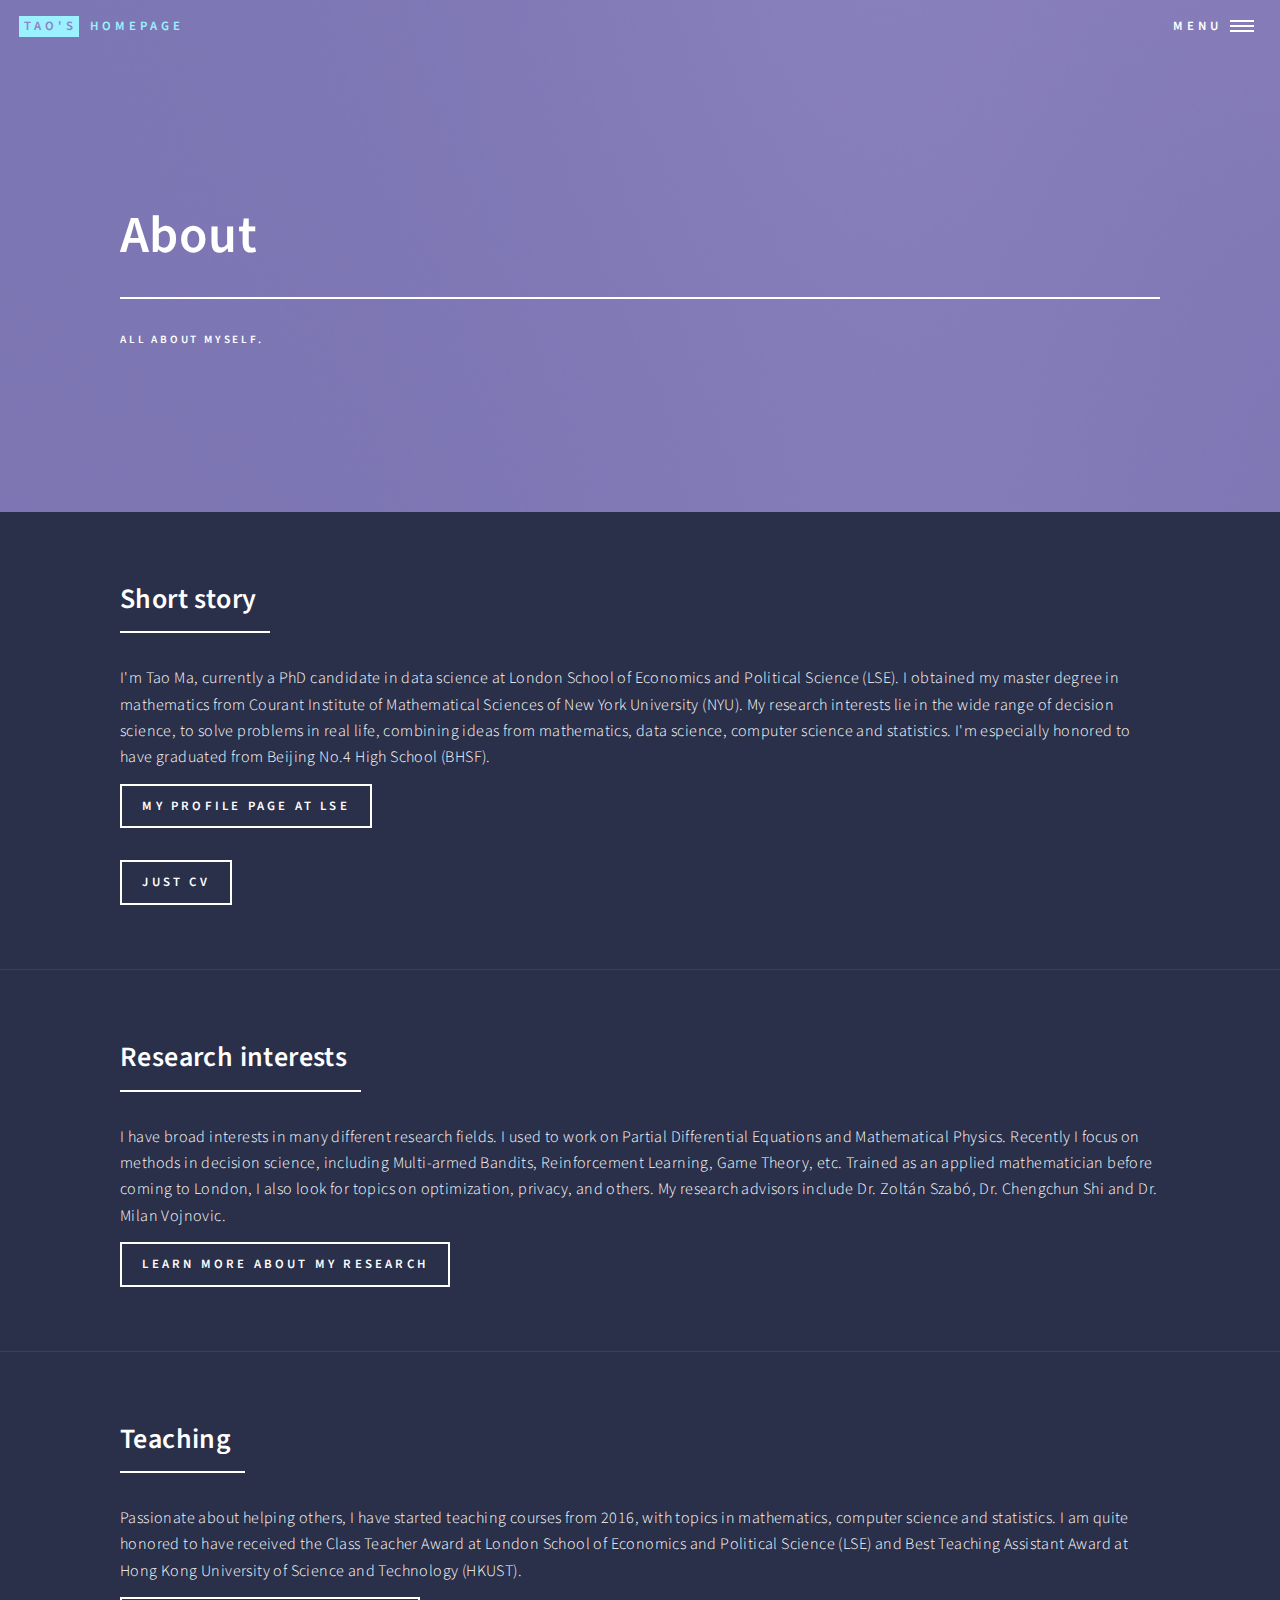
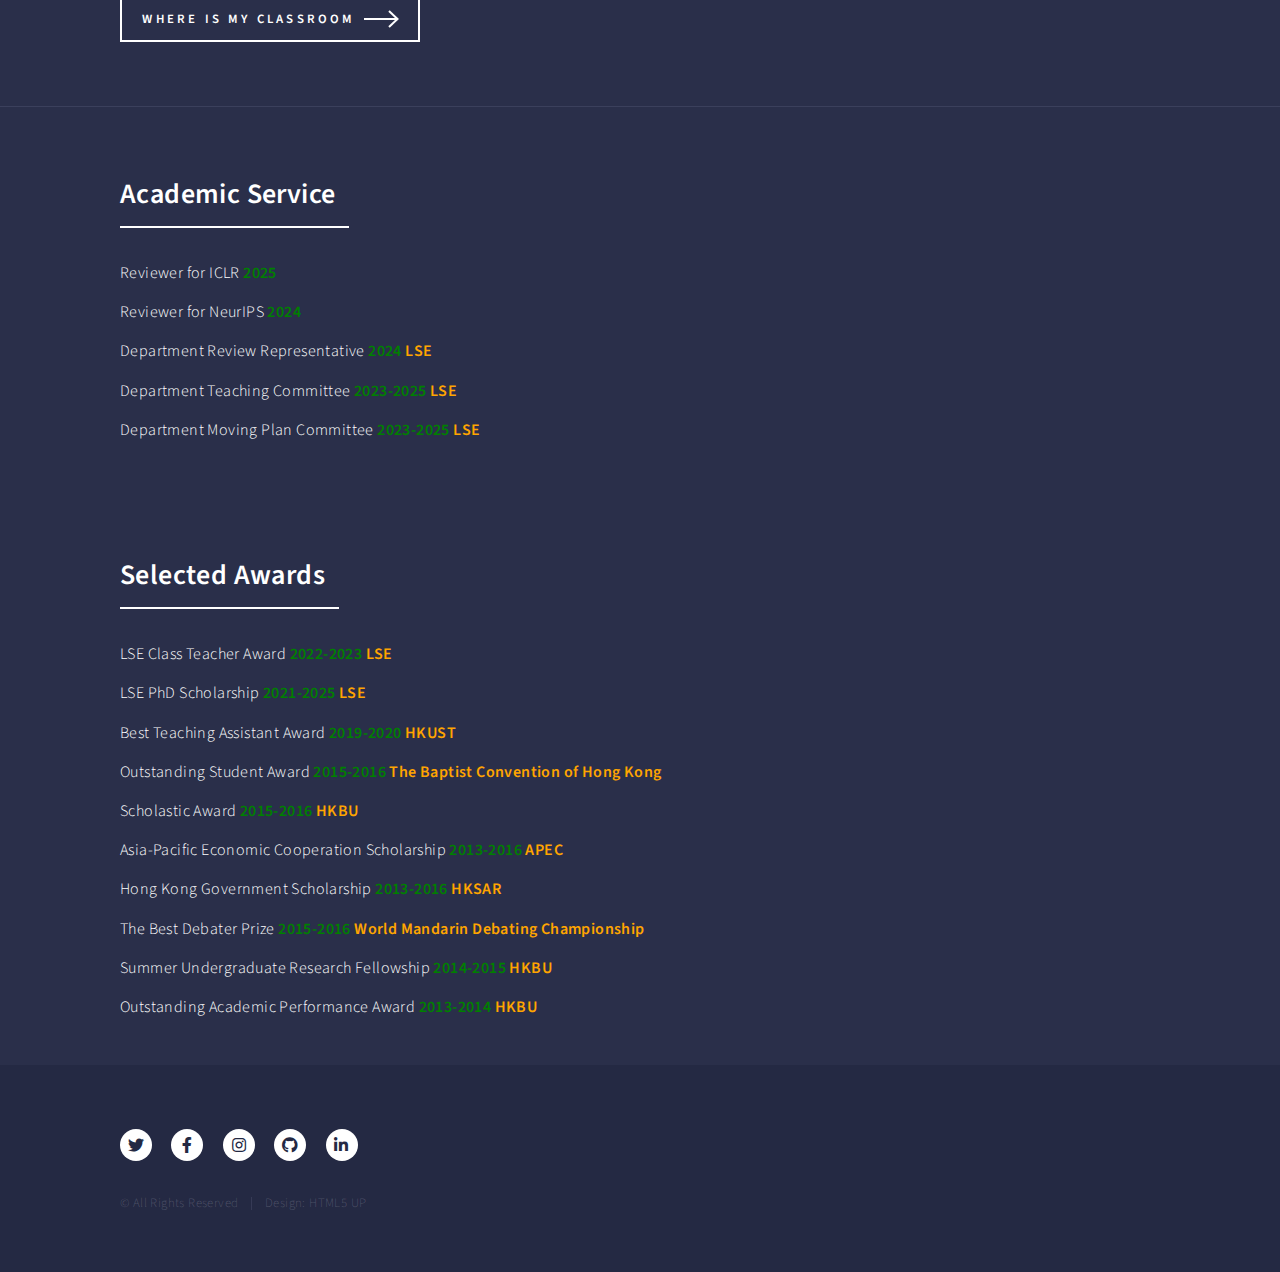
==== about.html @ 15cf1375 "tags" ====
<!DOCTYPE HTML>
<!--
	Forty by HTML5 UP
	html5up.net | @ajlkn
	Free for personal and commercial use under the CCA 3.0 license (html5up.net/license)
-->
<html>
	<head>
		<title>Tao Ma LSE | About</title>
		<meta charset="utf-8" />
		<meta name="viewport" content="width=device-width, initial-scale=1, user-scalable=no" />
		<link rel="stylesheet" href="assets/css/main.css" />
		<noscript><link rel="stylesheet" href="assets/css/noscript.css" /></noscript>

		<!-- Google tag (gtag.js) -->
		<script async src="https://www.googletagmanager.com/gtag/js?id=G-JECNV6J9NW"></script>
		<script>
			window.dataLayer = window.dataLayer || [];
			function gtag(){dataLayer.push(arguments);}
			gtag('js', new Date());

			gtag('config', 'G-JECNV6J9NW');
		</script>
	</head>
	<body class="is-preload">

		<!-- Wrapper -->
			<div id="wrapper">

				<!-- Header -->
				<!-- Note: The "styleN" class below should match that of the banner element. -->
					<header id="header" class="alt style2">
						<a href="index.html" class="logo"><strong>Tao's</strong> <span>Homepage</span></a>
						<nav>
							<a href="#menu">Menu</a>
						</nav>
					</header>

				<!-- Menu -->
					<nav id="menu">
						<ul class="links">
							<li><a href="index.html">Home</a></li>
							<li><a href="about.html">About</a></li>
							<li><a href="updates.html">Updates</a></li>
							<li><a href="research.html">Research</a></li>
							<li><a href="teaching.html">Teaching</a></li>
							<li><a href="fun.html">Fun</a></li>
							<li><a href="blog.html">Blog</a></li>
						</ul>
						<ul class="actions stacked">
							<li><a href="#" class="button primary fit">Get Started</a></li>
							<!-- <li><a href="#" class="button fit">Log In</a></li> -->
						</ul>
					</nav>

				<!-- Banner -->
				<!-- Note: The "styleN" class below should match that of the header element. -->
					<section id="banner" class="style2">
						<div class="inner">
							<span class="image">
								<img src="images/pic07.jpg" alt="" />
							</span>
							<header class="major">
								<h1>About</h1>
							</header>
							<div class="content">
								<p>All about myself.</p>
							</div>
						</div>
					</section>

				<!-- Main -->
					<div id="main">

						<!-- One -->
							<section id="one">
								<div class="inner">
									<header class="major">
										<h2>Short story</h2>
									</header>
									<p>I'm Tao Ma, currently a PhD candidate in data science at <a href="https://www.lse.ac.uk/">London School of Economics and Political Science (LSE)</a>. I obtained
										my master degree in mathematics from <a href="https://cims.nyu.edu/dynamic/">Courant Institute of Mathematical Sciences</a>
										of <a href="https://www.nyu.edu/">New York University (NYU)</a>. My research interests lie in the wide range of decision science, to solve
										problems in real life, combining ideas from mathematics, data science, computer science and statistics. I'm especially honored to have graduated
										from <a href="https://en.wikipedia.org/wiki/Beijing_No.4_High_School">Beijing No.4 High School (BHSF).</a>
									</p>
									<ul class="actions">
										<li><a href="https://www.lse.ac.uk/statistics/people/tao-ma" class="button">My profile page at LSE</a></li>
									</ul>
									<ul class="actions">
										<li><a href="files/CV/cv_medium.pdf" class="button">Just CV</a></li>
									</ul>
								</div>
							</section>

						<!-- Two -->
							<section id="two">
								<!-- <a href="generic.html" class="image">
									<img src="images/pic08.jpg" alt="" data-position="center center" />
								</a> -->
								<div class="inner">
									<header class="major">
										<h2>Research interests</h2>
									</header>
									<p>I have broad interests in many different research fields. I used to work on Partial Differential Equations and Mathematical
									Physics. Recently I focus on methods in decision science, including Multi-armed Bandits, Reinforcement Learning, Game Theory, etc.
									Trained as an applied mathematician before coming to London, I also look for topics on optimization, privacy, and others.
									My research advisors include <a href="https://zoltansz.github.io/">Dr. Zoltán Szabó</a>,
										<a href="https://callmespring.github.io/">Dr. Chengchun Shi</a> and
										<a href="https://personal.lse.ac.uk/vojnovic/">Dr. Milan Vojnovic</a>.</p>
									<ul class="actions">
										<li><a href="research.html" class="button">Learn more about my research</a></li>
									</ul>
								</div>	
							</section>

						<!-- Three -->
							<section id="three">
								<div class="inner">
									<header class="major">
										<h2>Teaching</h2>
									</header>
									<p>Passionate about helping others, I have started teaching courses from 2016, with topics in mathematics, computer science and statistics.
									I am quite honored to have received the Class Teacher Award at <a href="https://www.lse.ac.uk/">London School of Economics and Political Science (LSE)</a>
									and Best Teaching Assistant Award at <a href="https://hkust.edu.hk/">Hong Kong University of Science and Technology (HKUST)</a>.</p>
									<ul class="actions">
										<li><a href="teaching.html" class="button next">Where is my classroom</a></li>
									</ul>
								</div>
							</section>

						<!-- Four -->
							<section id="three">
								<div class="inner">
									<header class="major">
										<h2>Academic Service</h2>
									</header>
									<p>Reviewer for ICLR <b style="color:green;">2025</b></p>
									<p>Reviewer for NeurIPS <b style="color:green;">2024</b></p>
									<p>Department Review Representative <b style="color:green;">2024</b> <b style="color:Orange;">LSE</b></p>
									<p>Department Teaching Committee <b style="color:green;">2023-2025</b> <b style="color:Orange;">LSE</b></p>
									<p>Department Moving Plan Committee <b style="color:green;">2023-2025</b> <b style="color:Orange;">LSE</b></p>
								</div>
								<div class="inner">
									<header class="major">
										<h2>Selected Awards</h2>
									</header>
									<p>LSE Class Teacher Award <b style="color:green;">2022-2023</b> <b style="color:Orange;">LSE</b></p>
									<p>LSE PhD Scholarship <b style="color:green;">2021-2025</b> <b style="color:Orange;">LSE</b></p>
									<p>Best Teaching Assistant Award <b style="color:green;">2019-2020</b> <b style="color:Orange;">HKUST</b></p>
									<p>Outstanding Student Award <b style="color:green;">2015-2016</b> <b style="color:Orange;">The Baptist Convention of Hong Kong</b></p>
									<p>Scholastic Award <b style="color:green;">2015-2016</b> <b style="color:Orange;">HKBU</b></p>
									<p>Asia-Pacific Economic Cooperation Scholarship <b style="color:green;">2013-2016</b> <b style="color:Orange;">APEC</b></p>
									<p>Hong Kong Government Scholarship <b style="color:green;">2013-2016</b> <b style="color:Orange;">HKSAR</b></p>
									<p>The Best Debater Prize <b style="color:green;">2015-2016</b> <b style="color:Orange;">World Mandarin Debating Championship</b></p>
									<p>Summer Undergraduate Research Fellowship <b style="color:green;">2014-2015</b> <b style="color:Orange;">HKBU</b></p>
									<p>Outstanding Academic Performance Award  <b style="color:green;">2013-2014</b> <b style="color:Orange;">HKBU</b></p>
								</div>
							</section>

					</div>

				<!-- Contact --> <!--
					<section id="contact">
						<div class="inner">
							<section>
								<form method="post" action="#">
									<div class="fields">
										<div class="field half">
											<label for="name">Name</label>
											<input type="text" name="name" id="name" />
										</div>
										<div class="field half">
											<label for="email">Email</label>
											<input type="text" name="email" id="email" />
										</div>
										<div class="field">
											<label for="message">Message</label>
											<textarea name="message" id="message" rows="6"></textarea>
										</div>
									</div>
									<ul class="actions">
										<li><input type="submit" value="Send Message" class="primary" /></li>
										<li><input type="reset" value="Clear" /></li>
									</ul>
								</form>
							</section>
							<section class="split">
								<section>
									<div class="contact-method">
										<span class="icon solid alt fa-envelope"></span>
										<h3>Email</h3>
										<a href="#">information@untitled.tld</a>
									</div>
								</section>
								<section>
									<div class="contact-method">
										<span class="icon solid alt fa-phone"></span>
										<h3>Phone</h3>
										<span>(000) 000-0000 x12387</span>
									</div>
								</section>
								<section>
									<div class="contact-method">
										<span class="icon solid alt fa-home"></span>
										<h3>Address</h3>
										<span>1234 Somewhere Road #5432<br />
										Nashville, TN 00000<br />
										United States of America</span>
									</div>
								</section>
							</section>
						</div>
					</section> -->

				<!-- Footer -->
					<footer id="footer">
						<div class="inner">
							<ul class="icons">
								<li><a href="#" class="icon brands alt fa-twitter"><span class="label">Twitter</span></a></li>
								<li><a href="#" class="icon brands alt fa-facebook-f"><span class="label">Facebook</span></a></li>
								<li><a href="#" class="icon brands alt fa-instagram"><span class="label">Instagram</span></a></li>
								<li><a href="https://github.com/xiaobaobaochifan" class="icon brands alt fa-github"><span class="label">GitHub</span></a></li>
								<li><a href="https://www.linkedin.com/in/tao-ma-93642013a/" class="icon brands alt fa-linkedin-in"><span class="label">LinkedIn</span></a></li>
							</ul>
							<ul class="copyright">
								<li>&copy; All Rights Reserved</li><li>Design: <a href="https://html5up.net">HTML5 UP</a></li>
							</ul>
						</div>
					</footer>

			</div>

		<!-- Scripts -->
			<script src="assets/js/jquery.min.js"></script>
			<script src="assets/js/jquery.scrolly.min.js"></script>
			<script src="assets/js/jquery.scrollex.min.js"></script>
			<script src="assets/js/browser.min.js"></script>
			<script src="assets/js/breakpoints.min.js"></script>
			<script src="assets/js/util.js"></script>
			<script src="assets/js/main.js"></script>

	</body>
</html>
---- assets/css/main.css ----
@import url(fontawesome-all.min.css);
@import url("https://fonts.googleapis.com/css?family=Source+Sans+Pro:300,300italic,600,600italic");

/*
	Forty by HTML5 UP
	html5up.net | @ajlkn
	Free for personal and commercial use under the CCA 3.0 license (html5up.net/license)
*/

html, body, div, span, applet, object,
iframe, h1, h2, h3, h4, h5, h6, p, blockquote,
pre, a, abbr, acronym, address, big, cite,
code, del, dfn, em, img, ins, kbd, q, s, samp,
small, strike, strong, sub, sup, tt, var, b,
u, i, center, dl, dt, dd, ol, ul, li, fieldset,
form, label, legend, table, caption, tbody,
tfoot, thead, tr, th, td, article, aside,
canvas, details, embed, figure, figcaption,
footer, header, hgroup, menu, nav, output, ruby,
section, summary, time, mark, audio, video {
	margin: 0;
	padding: 0;
	border: 0;
	font-size: 100%;
	font: inherit;
	vertical-align: baseline;}

article, aside, details, figcaption, figure,
footer, header, hgroup, menu, nav, section {
	display: block;}

body {
	line-height: 1;
}

ol, ul {
	list-style: none;
}

blockquote, q {
	quotes: none;
}

	blockquote:before, blockquote:after, q:before, q:after {
		content: '';
		content: none;
	}

table {
	border-collapse: collapse;
	border-spacing: 0;
}

body {
	-webkit-text-size-adjust: none;
}

mark {
	background-color: transparent;
	color: inherit;
}

input::-moz-focus-inner {
	border: 0;
	padding: 0;
}

input, select, textarea {
	-moz-appearance: none;
	-webkit-appearance: none;
	-ms-appearance: none;
	appearance: none;
}

/* Basic */

	@-ms-viewport {
		width: device-width;
	}

	body {
		-ms-overflow-style: scrollbar;
	}

	@media screen and (max-width: 480px) {

		html, body {
			min-width: 320px;
		}

	}

	html {
		box-sizing: border-box;
	}

	*, *:before, *:after {
		box-sizing: inherit;
	}

	body {
		background: #242943;
	}

		body.is-preload *, body.is-preload *:before, body.is-preload *:after {
			-moz-animation: none !important;
			-webkit-animation: none !important;
			-ms-animation: none !important;
			animation: none !important;
			-moz-transition: none !important;
			-webkit-transition: none !important;
			-ms-transition: none !important;
			transition: none !important;
		}

/* Type */

	body, input, select, textarea {
		color: #ffffff;
		font-family: "Source Sans Pro", Helvetica, sans-serif;
		font-size: 17pt;
		font-weight: 300;
		letter-spacing: 0.025em;
		line-height: 1.65;
	}

		@media screen and (max-width: 1680px) {

			body, input, select, textarea {
				font-size: 14pt;
			}

		}

		@media screen and (max-width: 1280px) {

			body, input, select, textarea {
				font-size: 12pt;
			}

		}

		@media screen and (max-width: 360px) {

			body, input, select, textarea {
				font-size: 11pt;
			}

		}

	a {
		-moz-transition: color 0.2s ease-in-out, border-bottom-color 0.2s ease-in-out;
		-webkit-transition: color 0.2s ease-in-out, border-bottom-color 0.2s ease-in-out;
		-ms-transition: color 0.2s ease-in-out, border-bottom-color 0.2s ease-in-out;
		transition: color 0.2s ease-in-out, border-bottom-color 0.2s ease-in-out;
		border-bottom: dotted 0px;
		color: inherit;
		text-decoration: none;
	}

		a:hover {
			border-bottom-color: transparent;
			color: #9bf1ff !important;
			font-weight: 600;
		}

		a:active {
			color: #53e3fb !important;
		}

	strong, b {
		color: #ffffff;
		font-weight: 600;
	}

	em, i {
		font-style: italic;
	}

	p {
		margin: 0 0 0.8em 0;
	}

	h1, h2, h3, h4, h5, h6 {
		color: #ffffff;
		font-weight: 600;
		line-height: 1.65;
		margin: 0 0 1em 0;
	}

		h1 a, h2 a, h3 a, h4 a, h5 a, h6 a {
			color: inherit;
			border-bottom: 0;
		}

	h1 {
		font-size: 2.5em;
	}

	h2 {
		font-size: 1.75em;
	}

	h3 {
		font-size: 1.35em;
	}

	h4 {
		font-size: 1.1em;
	}

	h5 {
		font-size: 0.9em;
	}

	h6 {
		font-size: 0.7em;
	}

	@media screen and (max-width: 736px) {

		h1 {
			font-size: 2em;
		}

		h2 {
			font-size: 1.5em;
		}

		h3 {
			font-size: 1.25em;
		}

	}

	sub {
		font-size: 0.8em;
		position: relative;
		top: 0.5em;
	}

	sup {
		font-size: 0.8em;
		position: relative;
		top: -0.5em;
	}

	blockquote {
		border-left: solid 4px rgba(212, 212, 255, 0.1);
		font-style: italic;
		margin: 0 0 2em 0;
		padding: 0.5em 0 0.5em 2em;
	}

	code {
		background: rgba(212, 212, 255, 0.035);
		font-family: "Courier New", monospace;
		font-size: 0.9em;
		margin: 0 0.25em;
		padding: 0.25em 0.65em;
	}

	pre {
		-webkit-overflow-scrolling: touch;
		font-family: "Courier New", monospace;
		font-size: 0.9em;
		margin: 0 0 2em 0;
	}

		pre code {
			display: block;
			line-height: 1.75;
			padding: 1em 1.5em;
			overflow-x: auto;
		}

	hr {
		border: 0;
		border-bottom: solid 1px rgba(212, 212, 255, 0.1);
		margin: 2em 0;
	}

		hr.major {
			margin: 3em 0;
		}

	.align-left {
		text-align: left;
	}

	.align-center {
		text-align: center;
	}

	.align-right {
		text-align: right;
	}

/* Row */

	.row {
		display: flex;
		flex-wrap: wrap;
		box-sizing: border-box;
		align-items: stretch;
	}

		.row > * {
			box-sizing: border-box;
		}

		.row.gtr-uniform > * > :last-child {
			margin-bottom: 0;
		}

		.row.aln-left {
			justify-content: flex-start;
		}

		.row.aln-center {
			justify-content: center;
		}

		.row.aln-right {
			justify-content: flex-end;
		}

		.row.aln-top {
			align-items: flex-start;
		}

		.row.aln-middle {
			align-items: center;
		}

		.row.aln-bottom {
			align-items: flex-end;
		}

		.row > .imp {
			order: -1;
		}

		.row > .col-1 {
			width: 8.33333%;
		}

		.row > .off-1 {
			margin-left: 8.33333%;
		}

		.row > .col-2 {
			width: 16.66667%;
		}

		.row > .off-2 {
			margin-left: 16.66667%;
		}

		.row > .col-3 {
			width: 25%;
		}

		.row > .off-3 {
			margin-left: 25%;
		}

		.row > .col-4 {
			width: 33.33333%;
		}

		.row > .off-4 {
			margin-left: 33.33333%;
		}

		.row > .col-5 {
			width: 41.66667%;
		}

		.row > .off-5 {
			margin-left: 41.66667%;
		}

		.row > .col-6 {
			width: 50%;
		}

		.row > .off-6 {
			margin-left: 50%;
		}

		.row > .col-7 {
			width: 58.33333%;
		}

		.row > .off-7 {
			margin-left: 58.33333%;
		}

		.row > .col-8 {
			width: 66.66667%;
		}

		.row > .off-8 {
			margin-left: 66.66667%;
		}

		.row > .col-9 {
			width: 75%;
		}

		.row > .off-9 {
			margin-left: 75%;
		}

		.row > .col-10 {
			width: 83.33333%;
		}

		.row > .off-10 {
			margin-left: 83.33333%;
		}

		.row > .col-11 {
			width: 91.66667%;
		}

		.row > .off-11 {
			margin-left: 91.66667%;
		}

		.row > .col-12 {
			width: 100%;
		}

		.row > .off-12 {
			margin-left: 100%;
		}

		.row.gtr-0 {
			margin-top: 0;
			margin-left: 0em;
		}

			.row.gtr-0 > * {
				padding: 0 0 0 0em;
			}

			.row.gtr-0.gtr-uniform {
				margin-top: 0em;
			}

				.row.gtr-0.gtr-uniform > * {
					padding-top: 0em;
				}

		.row.gtr-25 {
			margin-top: 0;
			margin-left: -0.5em;
		}

			.row.gtr-25 > * {
				padding: 0 0 0 0.5em;
			}

			.row.gtr-25.gtr-uniform {
				margin-top: -0.5em;
			}

				.row.gtr-25.gtr-uniform > * {
					padding-top: 0.5em;
				}

		.row.gtr-50 {
			margin-top: 0;
			margin-left: -1em;
		}

			.row.gtr-50 > * {
				padding: 0 0 0 1em;
			}

			.row.gtr-50.gtr-uniform {
				margin-top: -1em;
			}

				.row.gtr-50.gtr-uniform > * {
					padding-top: 1em;
				}

		.row {
			margin-top: 0;
			margin-left: -2em;
		}

			.row > * {
				padding: 0 0 0 2em;
			}

			.row.gtr-uniform {
				margin-top: -2em;
			}

				.row.gtr-uniform > * {
					padding-top: 2em;
				}

		.row.gtr-150 {
			margin-top: 0;
			margin-left: -3em;
		}

			.row.gtr-150 > * {
				padding: 0 0 0 3em;
			}

			.row.gtr-150.gtr-uniform {
				margin-top: -3em;
			}

				.row.gtr-150.gtr-uniform > * {
					padding-top: 3em;
				}

		.row.gtr-200 {
			margin-top: 0;
			margin-left: -4em;
		}

			.row.gtr-200 > * {
				padding: 0 0 0 4em;
			}

			.row.gtr-200.gtr-uniform {
				margin-top: -4em;
			}

				.row.gtr-200.gtr-uniform > * {
					padding-top: 4em;
				}

		@media screen and (max-width: 1680px) {

			.row {
				display: flex;
				flex-wrap: wrap;
				box-sizing: border-box;
				align-items: stretch;
			}

				.row > * {
					box-sizing: border-box;
				}

				.row.gtr-uniform > * > :last-child {
					margin-bottom: 0;
				}

				.row.aln-left {
					justify-content: flex-start;
				}

				.row.aln-center {
					justify-content: center;
				}

				.row.aln-right {
					justify-content: flex-end;
				}

				.row.aln-top {
					align-items: flex-start;
				}

				.row.aln-middle {
					align-items: center;
				}

				.row.aln-bottom {
					align-items: flex-end;
				}

				.row > .imp-xlarge {
					order: -1;
				}

				.row > .col-1-xlarge {
					width: 8.33333%;
				}

				.row > .off-1-xlarge {
					margin-left: 8.33333%;
				}

				.row > .col-2-xlarge {
					width: 16.66667%;
				}

				.row > .off-2-xlarge {
					margin-left: 16.66667%;
				}

				.row > .col-3-xlarge {
					width: 25%;
				}

				.row > .off-3-xlarge {
					margin-left: 25%;
				}

				.row > .col-4-xlarge {
					width: 33.33333%;
				}

				.row > .off-4-xlarge {
					margin-left: 33.33333%;
				}

				.row > .col-5-xlarge {
					width: 41.66667%;
				}

				.row > .off-5-xlarge {
					margin-left: 41.66667%;
				}

				.row > .col-6-xlarge {
					width: 50%;
				}

				.row > .off-6-xlarge {
					margin-left: 50%;
				}

				.row > .col-7-xlarge {
					width: 58.33333%;
				}

				.row > .off-7-xlarge {
					margin-left: 58.33333%;
				}

				.row > .col-8-xlarge {
					width: 66.66667%;
				}

				.row > .off-8-xlarge {
					margin-left: 66.66667%;
				}

				.row > .col-9-xlarge {
					width: 75%;
				}

				.row > .off-9-xlarge {
					margin-left: 75%;
				}

				.row > .col-10-xlarge {
					width: 83.33333%;
				}

				.row > .off-10-xlarge {
					margin-left: 83.33333%;
				}

				.row > .col-11-xlarge {
					width: 91.66667%;
				}

				.row > .off-11-xlarge {
					margin-left: 91.66667%;
				}

				.row > .col-12-xlarge {
					width: 100%;
				}

				.row > .off-12-xlarge {
					margin-left: 100%;
				}

				.row.gtr-0 {
					margin-top: 0;
					margin-left: 0em;
				}

					.row.gtr-0 > * {
						padding: 0 0 0 0em;
					}

					.row.gtr-0.gtr-uniform {
						margin-top: 0em;
					}

						.row.gtr-0.gtr-uniform > * {
							padding-top: 0em;
						}

				.row.gtr-25 {
					margin-top: 0;
					margin-left: -0.5em;
				}

					.row.gtr-25 > * {
						padding: 0 0 0 0.5em;
					}

					.row.gtr-25.gtr-uniform {
						margin-top: -0.5em;
					}

						.row.gtr-25.gtr-uniform > * {
							padding-top: 0.5em;
						}

				.row.gtr-50 {
					margin-top: 0;
					margin-left: -1em;
				}

					.row.gtr-50 > * {
						padding: 0 0 0 1em;
					}

					.row.gtr-50.gtr-uniform {
						margin-top: -1em;
					}

						.row.gtr-50.gtr-uniform > * {
							padding-top: 1em;
						}

				.row {
					margin-top: 0;
					margin-left: -2em;
				}

					.row > * {
						padding: 0 0 0 2em;
					}

					.row.gtr-uniform {
						margin-top: -2em;
					}

						.row.gtr-uniform > * {
							padding-top: 2em;
						}

				.row.gtr-150 {
					margin-top: 0;
					margin-left: -3em;
				}

					.row.gtr-150 > * {
						padding: 0 0 0 3em;
					}

					.row.gtr-150.gtr-uniform {
						margin-top: -3em;
					}

						.row.gtr-150.gtr-uniform > * {
							padding-top: 3em;
						}

				.row.gtr-200 {
					margin-top: 0;
					margin-left: -4em;
				}

					.row.gtr-200 > * {
						padding: 0 0 0 4em;
					}

					.row.gtr-200.gtr-uniform {
						margin-top: -4em;
					}

						.row.gtr-200.gtr-uniform > * {
							padding-top: 4em;
						}

		}

		@media screen and (max-width: 1280px) {

			.row {
				display: flex;
				flex-wrap: wrap;
				box-sizing: border-box;
				align-items: stretch;
			}

				.row > * {
					box-sizing: border-box;
				}

				.row.gtr-uniform > * > :last-child {
					margin-bottom: 0;
				}

				.row.aln-left {
					justify-content: flex-start;
				}

				.row.aln-center {
					justify-content: center;
				}

				.row.aln-right {
					justify-content: flex-end;
				}

				.row.aln-top {
					align-items: flex-start;
				}

				.row.aln-middle {
					align-items: center;
				}

				.row.aln-bottom {
					align-items: flex-end;
				}

				.row > .imp-large {
					order: -1;
				}

				.row > .col-1-large {
					width: 8.33333%;
				}

				.row > .off-1-large {
					margin-left: 8.33333%;
				}

				.row > .col-2-large {
					width: 16.66667%;
				}

				.row > .off-2-large {
					margin-left: 16.66667%;
				}

				.row > .col-3-large {
					width: 25%;
				}

				.row > .off-3-large {
					margin-left: 25%;
				}

				.row > .col-4-large {
					width: 33.33333%;
				}

				.row > .off-4-large {
					margin-left: 33.33333%;
				}

				.row > .col-5-large {
					width: 41.66667%;
				}

				.row > .off-5-large {
					margin-left: 41.66667%;
				}

				.row > .col-6-large {
					width: 50%;
				}

				.row > .off-6-large {
					margin-left: 50%;
				}

				.row > .col-7-large {
					width: 58.33333%;
				}

				.row > .off-7-large {
					margin-left: 58.33333%;
				}

				.row > .col-8-large {
					width: 66.66667%;
				}

				.row > .off-8-large {
					margin-left: 66.66667%;
				}

				.row > .col-9-large {
					width: 75%;
				}

				.row > .off-9-large {
					margin-left: 75%;
				}

				.row > .col-10-large {
					width: 83.33333%;
				}

				.row > .off-10-large {
					margin-left: 83.33333%;
				}

				.row > .col-11-large {
					width: 91.66667%;
				}

				.row > .off-11-large {
					margin-left: 91.66667%;
				}

				.row > .col-12-large {
					width: 100%;
				}

				.row > .off-12-large {
					margin-left: 100%;
				}

				.row.gtr-0 {
					margin-top: 0;
					margin-left: 0em;
				}

					.row.gtr-0 > * {
						padding: 0 0 0 0em;
					}

					.row.gtr-0.gtr-uniform {
						margin-top: 0em;
					}

						.row.gtr-0.gtr-uniform > * {
							padding-top: 0em;
						}

				.row.gtr-25 {
					margin-top: 0;
					margin-left: -0.375em;
				}

					.row.gtr-25 > * {
						padding: 0 0 0 0.375em;
					}

					.row.gtr-25.gtr-uniform {
						margin-top: -0.375em;
					}

						.row.gtr-25.gtr-uniform > * {
							padding-top: 0.375em;
						}

				.row.gtr-50 {
					margin-top: 0;
					margin-left: -0.75em;
				}

					.row.gtr-50 > * {
						padding: 0 0 0 0.75em;
					}

					.row.gtr-50.gtr-uniform {
						margin-top: -0.75em;
					}

						.row.gtr-50.gtr-uniform > * {
							padding-top: 0.75em;
						}

				.row {
					margin-top: 0;
					margin-left: -1.5em;
				}

					.row > * {
						padding: 0 0 0 1.5em;
					}

					.row.gtr-uniform {
						margin-top: -1.5em;
					}

						.row.gtr-uniform > * {
							padding-top: 1.5em;
						}

				.row.gtr-150 {
					margin-top: 0;
					margin-left: -2.25em;
				}

					.row.gtr-150 > * {
						padding: 0 0 0 2.25em;
					}

					.row.gtr-150.gtr-uniform {
						margin-top: -2.25em;
					}

						.row.gtr-150.gtr-uniform > * {
							padding-top: 2.25em;
						}

				.row.gtr-200 {
					margin-top: 0;
					margin-left: -3em;
				}

					.row.gtr-200 > * {
						padding: 0 0 0 3em;
					}

					.row.gtr-200.gtr-uniform {
						margin-top: -3em;
					}

						.row.gtr-200.gtr-uniform > * {
							padding-top: 3em;
						}

		}

		@media screen and (max-width: 980px) {

			.row {
				display: flex;
				flex-wrap: wrap;
				box-sizing: border-box;
				align-items: stretch;
			}

				.row > * {
					box-sizing: border-box;
				}

				.row.gtr-uniform > * > :last-child {
					margin-bottom: 0;
				}

				.row.aln-left {
					justify-content: flex-start;
				}

				.row.aln-center {
					justify-content: center;
				}

				.row.aln-right {
					justify-content: flex-end;
				}

				.row.aln-top {
					align-items: flex-start;
				}

				.row.aln-middle {
					align-items: center;
				}

				.row.aln-bottom {
					align-items: flex-end;
				}

				.row > .imp-medium {
					order: -1;
				}

				.row > .col-1-medium {
					width: 8.33333%;
				}

				.row > .off-1-medium {
					margin-left: 8.33333%;
				}

				.row > .col-2-medium {
					width: 16.66667%;
				}

				.row > .off-2-medium {
					margin-left: 16.66667%;
				}

				.row > .col-3-medium {
					width: 25%;
				}

				.row > .off-3-medium {
					margin-left: 25%;
				}

				.row > .col-4-medium {
					width: 33.33333%;
				}

				.row > .off-4-medium {
					margin-left: 33.33333%;
				}

				.row > .col-5-medium {
					width: 41.66667%;
				}

				.row > .off-5-medium {
					margin-left: 41.66667%;
				}

				.row > .col-6-medium {
					width: 50%;
				}

				.row > .off-6-medium {
					margin-left: 50%;
				}

				.row > .col-7-medium {
					width: 58.33333%;
				}

				.row > .off-7-medium {
					margin-left: 58.33333%;
				}

				.row > .col-8-medium {
					width: 66.66667%;
				}

				.row > .off-8-medium {
					margin-left: 66.66667%;
				}

				.row > .col-9-medium {
					width: 75%;
				}

				.row > .off-9-medium {
					margin-left: 75%;
				}

				.row > .col-10-medium {
					width: 83.33333%;
				}

				.row > .off-10-medium {
					margin-left: 83.33333%;
				}

				.row > .col-11-medium {
					width: 91.66667%;
				}

				.row > .off-11-medium {
					margin-left: 91.66667%;
				}

				.row > .col-12-medium {
					width: 100%;
				}

				.row > .off-12-medium {
					margin-left: 100%;
				}

				.row.gtr-0 {
					margin-top: 0;
					margin-left: 0em;
				}

					.row.gtr-0 > * {
						padding: 0 0 0 0em;
					}

					.row.gtr-0.gtr-uniform {
						margin-top: 0em;
					}

						.row.gtr-0.gtr-uniform > * {
							padding-top: 0em;
						}

				.row.gtr-25 {
					margin-top: 0;
					margin-left: -0.375em;
				}

					.row.gtr-25 > * {
						padding: 0 0 0 0.375em;
					}

					.row.gtr-25.gtr-uniform {
						margin-top: -0.375em;
					}

						.row.gtr-25.gtr-uniform > * {
							padding-top: 0.375em;
						}

				.row.gtr-50 {
					margin-top: 0;
					margin-left: -0.75em;
				}

					.row.gtr-50 > * {
						padding: 0 0 0 0.75em;
					}

					.row.gtr-50.gtr-uniform {
						margin-top: -0.75em;
					}

						.row.gtr-50.gtr-uniform > * {
							padding-top: 0.75em;
						}

				.row {
					margin-top: 0;
					margin-left: -1.5em;
				}

					.row > * {
						padding: 0 0 0 1.5em;
					}

					.row.gtr-uniform {
						margin-top: -1.5em;
					}

						.row.gtr-uniform > * {
							padding-top: 1.5em;
						}

				.row.gtr-150 {
					margin-top: 0;
					margin-left: -2.25em;
				}

					.row.gtr-150 > * {
						padding: 0 0 0 2.25em;
					}

					.row.gtr-150.gtr-uniform {
						margin-top: -2.25em;
					}

						.row.gtr-150.gtr-uniform > * {
							padding-top: 2.25em;
						}

				.row.gtr-200 {
					margin-top: 0;
					margin-left: -3em;
				}

					.row.gtr-200 > * {
						padding: 0 0 0 3em;
					}

					.row.gtr-200.gtr-uniform {
						margin-top: -3em;
					}

						.row.gtr-200.gtr-uniform > * {
							padding-top: 3em;
						}

		}

		@media screen and (max-width: 736px) {

			.row {
				display: flex;
				flex-wrap: wrap;
				box-sizing: border-box;
				align-items: stretch;
			}

				.row > * {
					box-sizing: border-box;
				}

				.row.gtr-uniform > * > :last-child {
					margin-bottom: 0;
				}

				.row.aln-left {
					justify-content: flex-start;
				}

				.row.aln-center {
					justify-content: center;
				}

				.row.aln-right {
					justify-content: flex-end;
				}

				.row.aln-top {
					align-items: flex-start;
				}

				.row.aln-middle {
					align-items: center;
				}

				.row.aln-bottom {
					align-items: flex-end;
				}

				.row > .imp-small {
					order: -1;
				}

				.row > .col-1-small {
					width: 8.33333%;
				}

				.row > .off-1-small {
					margin-left: 8.33333%;
				}

				.row > .col-2-small {
					width: 16.66667%;
				}

				.row > .off-2-small {
					margin-left: 16.66667%;
				}

				.row > .col-3-small {
					width: 25%;
				}

				.row > .off-3-small {
					margin-left: 25%;
				}

				.row > .col-4-small {
					width: 33.33333%;
				}

				.row > .off-4-small {
					margin-left: 33.33333%;
				}

				.row > .col-5-small {
					width: 41.66667%;
				}

				.row > .off-5-small {
					margin-left: 41.66667%;
				}

				.row > .col-6-small {
					width: 50%;
				}

				.row > .off-6-small {
					margin-left: 50%;
				}

				.row > .col-7-small {
					width: 58.33333%;
				}

				.row > .off-7-small {
					margin-left: 58.33333%;
				}

				.row > .col-8-small {
					width: 66.66667%;
				}

				.row > .off-8-small {
					margin-left: 66.66667%;
				}

				.row > .col-9-small {
					width: 75%;
				}

				.row > .off-9-small {
					margin-left: 75%;
				}

				.row > .col-10-small {
					width: 83.33333%;
				}

				.row > .off-10-small {
					margin-left: 83.33333%;
				}

				.row > .col-11-small {
					width: 91.66667%;
				}

				.row > .off-11-small {
					margin-left: 91.66667%;
				}

				.row > .col-12-small {
					width: 100%;
				}

				.row > .off-12-small {
					margin-left: 100%;
				}

				.row.gtr-0 {
					margin-top: 0;
					margin-left: 0em;
				}

					.row.gtr-0 > * {
						padding: 0 0 0 0em;
					}

					.row.gtr-0.gtr-uniform {
						margin-top: 0em;
					}

						.row.gtr-0.gtr-uniform > * {
							padding-top: 0em;
						}

				.row.gtr-25 {
					margin-top: 0;
					margin-left: -0.3125em;
				}

					.row.gtr-25 > * {
						padding: 0 0 0 0.3125em;
					}

					.row.gtr-25.gtr-uniform {
						margin-top: -0.3125em;
					}

						.row.gtr-25.gtr-uniform > * {
							padding-top: 0.3125em;
						}

				.row.gtr-50 {
					margin-top: 0;
					margin-left: -0.625em;
				}

					.row.gtr-50 > * {
						padding: 0 0 0 0.625em;
					}

					.row.gtr-50.gtr-uniform {
						margin-top: -0.625em;
					}

						.row.gtr-50.gtr-uniform > * {
							padding-top: 0.625em;
						}

				.row {
					margin-top: 0;
					margin-left: -1.25em;
				}

					.row > * {
						padding: 0 0 0 1.25em;
					}

					.row.gtr-uniform {
						margin-top: -1.25em;
					}

						.row.gtr-uniform > * {
							padding-top: 1.25em;
						}

				.row.gtr-150 {
					margin-top: 0;
					margin-left: -1.875em;
				}

					.row.gtr-150 > * {
						padding: 0 0 0 1.875em;
					}

					.row.gtr-150.gtr-uniform {
						margin-top: -1.875em;
					}

						.row.gtr-150.gtr-uniform > * {
							padding-top: 1.875em;
						}

				.row.gtr-200 {
					margin-top: 0;
					margin-left: -2.5em;
				}

					.row.gtr-200 > * {
						padding: 0 0 0 2.5em;
					}

					.row.gtr-200.gtr-uniform {
						margin-top: -2.5em;
					}

						.row.gtr-200.gtr-uniform > * {
							padding-top: 2.5em;
						}

		}

		@media screen and (max-width: 480px) {

			.row {
				display: flex;
				flex-wrap: wrap;
				box-sizing: border-box;
				align-items: stretch;
			}

				.row > * {
					box-sizing: border-box;
				}

				.row.gtr-uniform > * > :last-child {
					margin-bottom: 0;
				}

				.row.aln-left {
					justify-content: flex-start;
				}

				.row.aln-center {
					justify-content: center;
				}

				.row.aln-right {
					justify-content: flex-end;
				}

				.row.aln-top {
					align-items: flex-start;
				}

				.row.aln-middle {
					align-items: center;
				}

				.row.aln-bottom {
					align-items: flex-end;
				}

				.row > .imp-xsmall {
					order: -1;
				}

				.row > .col-1-xsmall {
					width: 8.33333%;
				}

				.row > .off-1-xsmall {
					margin-left: 8.33333%;
				}

				.row > .col-2-xsmall {
					width: 16.66667%;
				}

				.row > .off-2-xsmall {
					margin-left: 16.66667%;
				}

				.row > .col-3-xsmall {
					width: 25%;
				}

				.row > .off-3-xsmall {
					margin-left: 25%;
				}

				.row > .col-4-xsmall {
					width: 33.33333%;
				}

				.row > .off-4-xsmall {
					margin-left: 33.33333%;
				}

				.row > .col-5-xsmall {
					width: 41.66667%;
				}

				.row > .off-5-xsmall {
					margin-left: 41.66667%;
				}

				.row > .col-6-xsmall {
					width: 50%;
				}

				.row > .off-6-xsmall {
					margin-left: 50%;
				}

				.row > .col-7-xsmall {
					width: 58.33333%;
				}

				.row > .off-7-xsmall {
					margin-left: 58.33333%;
				}

				.row > .col-8-xsmall {
					width: 66.66667%;
				}

				.row > .off-8-xsmall {
					margin-left: 66.66667%;
				}

				.row > .col-9-xsmall {
					width: 75%;
				}

				.row > .off-9-xsmall {
					margin-left: 75%;
				}

				.row > .col-10-xsmall {
					width: 83.33333%;
				}

				.row > .off-10-xsmall {
					margin-left: 83.33333%;
				}

				.row > .col-11-xsmall {
					width: 91.66667%;
				}

				.row > .off-11-xsmall {
					margin-left: 91.66667%;
				}

				.row > .col-12-xsmall {
					width: 100%;
				}

				.row > .off-12-xsmall {
					margin-left: 100%;
				}

				.row.gtr-0 {
					margin-top: 0;
					margin-left: 0em;
				}

					.row.gtr-0 > * {
						padding: 0 0 0 0em;
					}

					.row.gtr-0.gtr-uniform {
						margin-top: 0em;
					}

						.row.gtr-0.gtr-uniform > * {
							padding-top: 0em;
						}

				.row.gtr-25 {
					margin-top: 0;
					margin-left: -0.3125em;
				}

					.row.gtr-25 > * {
						padding: 0 0 0 0.3125em;
					}

					.row.gtr-25.gtr-uniform {
						margin-top: -0.3125em;
					}

						.row.gtr-25.gtr-uniform > * {
							padding-top: 0.3125em;
						}

				.row.gtr-50 {
					margin-top: 0;
					margin-left: -0.625em;
				}

					.row.gtr-50 > * {
						padding: 0 0 0 0.625em;
					}

					.row.gtr-50.gtr-uniform {
						margin-top: -0.625em;
					}

						.row.gtr-50.gtr-uniform > * {
							padding-top: 0.625em;
						}

				.row {
					margin-top: 0;
					margin-left: -1.25em;
				}

					.row > * {
						padding: 0 0 0 1.25em;
					}

					.row.gtr-uniform {
						margin-top: -1.25em;
					}

						.row.gtr-uniform > * {
							padding-top: 1.25em;
						}

				.row.gtr-150 {
					margin-top: 0;
					margin-left: -1.875em;
				}

					.row.gtr-150 > * {
						padding: 0 0 0 1.875em;
					}

					.row.gtr-150.gtr-uniform {
						margin-top: -1.875em;
					}

						.row.gtr-150.gtr-uniform > * {
							padding-top: 1.875em;
						}

				.row.gtr-200 {
					margin-top: 0;
					margin-left: -2.5em;
				}

					.row.gtr-200 > * {
						padding: 0 0 0 2.5em;
					}

					.row.gtr-200.gtr-uniform {
						margin-top: -2.5em;
					}

						.row.gtr-200.gtr-uniform > * {
							padding-top: 2.5em;
						}

		}

/* Section/Article */

	section.special, article.special {
		text-align: center;
	}

	header.major {
		width: -moz-max-content;
		width: -webkit-max-content;
		width: -ms-max-content;
		width: max-content;
		margin-bottom: 2em;
	}

		header.major > :first-child {
			margin-bottom: 0;
			width: calc(100% + 0.5em);
		}

			header.major > :first-child:after {
				content: '';
				background-color: #ffffff;
				display: block;
				height: 2px;
				margin: 0.325em 0 0.5em 0;
				width: 100%;
			}

		header.major > p {
			font-size: 0.7em;
			font-weight: 600;
			letter-spacing: 0.25em;
			margin-bottom: 0;
			text-transform: uppercase;
		}

		body.is-ie header.major > :first-child:after {
			max-width: 9em;
		}

		body.is-ie header.major > h1:after {
			max-width: 100% !important;
		}

	@media screen and (max-width: 736px) {

		header.major > p br {
			display: none;
		}

	}

/* Form */

	form {
		margin: 0 0 2em 0;
	}

		form > :last-child {
			margin-bottom: 0;
		}

		form > .fields {
			display: -moz-flex;
			display: -webkit-flex;
			display: -ms-flex;
			display: flex;
			-moz-flex-wrap: wrap;
			-webkit-flex-wrap: wrap;
			-ms-flex-wrap: wrap;
			flex-wrap: wrap;
			width: calc(100% + 3em);
			margin: -1.5em 0 2em -1.5em;
		}

			form > .fields > .field {
				-moz-flex-grow: 0;
				-webkit-flex-grow: 0;
				-ms-flex-grow: 0;
				flex-grow: 0;
				-moz-flex-shrink: 0;
				-webkit-flex-shrink: 0;
				-ms-flex-shrink: 0;
				flex-shrink: 0;
				padding: 1.5em 0 0 1.5em;
				width: calc(100% - 1.5em);
			}

				form > .fields > .field.half {
					width: calc(50% - 0.75em);
				}

				form > .fields > .field.third {
					width: calc(100%/3 - 0.5em);
				}

				form > .fields > .field.quarter {
					width: calc(25% - 0.375em);
				}

		@media screen and (max-width: 480px) {

			form > .fields {
				width: calc(100% + 3em);
				margin: -1.5em 0 2em -1.5em;
			}

				form > .fields > .field {
					padding: 1.5em 0 0 1.5em;
					width: calc(100% - 1.5em);
				}

					form > .fields > .field.half {
						width: calc(100% - 1.5em);
					}

					form > .fields > .field.third {
						width: calc(100% - 1.5em);
					}

					form > .fields > .field.quarter {
						width: calc(100% - 1.5em);
					}

		}

	label {
		color: #ffffff;
		display: block;
		font-size: 0.8em;
		font-weight: 600;
		letter-spacing: 0.25em;
		margin: 0 0 1em 0;
		text-transform: uppercase;
	}

	input[type="text"],
	input[type="password"],
	input[type="email"],
	input[type="tel"],
	input[type="search"],
	input[type="url"],
	select,
	textarea {
		-moz-appearance: none;
		-webkit-appearance: none;
		-ms-appearance: none;
		appearance: none;
		background: rgba(212, 212, 255, 0.035);
		border: none;
		border-radius: 0;
		color: inherit;
		display: block;
		outline: 0;
		padding: 0 1em;
		text-decoration: none;
		width: 100%;
	}

		input[type="text"]:invalid,
		input[type="password"]:invalid,
		input[type="email"]:invalid,
		input[type="tel"]:invalid,
		input[type="search"]:invalid,
		input[type="url"]:invalid,
		select:invalid,
		textarea:invalid {
			box-shadow: none;
		}

		input[type="text"]:focus,
		input[type="password"]:focus,
		input[type="email"]:focus,
		input[type="tel"]:focus,
		input[type="search"]:focus,
		input[type="url"]:focus,
		select:focus,
		textarea:focus {
			border-color: #9bf1ff;
			box-shadow: 0 0 0 2px #9bf1ff;
		}

	select {
		background-image: url("data:image/svg+xml;charset=utf8,%3Csvg xmlns='http://www.w3.org/2000/svg' width='40' height='40' preserveAspectRatio='none' viewBox='0 0 40 40'%3E%3Cpath d='M9.4,12.3l10.4,10.4l10.4-10.4c0.2-0.2,0.5-0.4,0.9-0.4c0.3,0,0.6,0.1,0.9,0.4l3.3,3.3c0.2,0.2,0.4,0.5,0.4,0.9 c0,0.4-0.1,0.6-0.4,0.9L20.7,31.9c-0.2,0.2-0.5,0.4-0.9,0.4c-0.3,0-0.6-0.1-0.9-0.4L4.3,17.3c-0.2-0.2-0.4-0.5-0.4-0.9 c0-0.4,0.1-0.6,0.4-0.9l3.3-3.3c0.2-0.2,0.5-0.4,0.9-0.4S9.1,12.1,9.4,12.3z' fill='rgba(212, 212, 255, 0.1)' /%3E%3C/svg%3E");
		background-size: 1.25rem;
		background-repeat: no-repeat;
		background-position: calc(100% - 1rem) center;
		height: 2.75em;
		padding-right: 2.75em;
		text-overflow: ellipsis;
	}

		select option {
			color: #ffffff;
			background: #242943;
		}

		select:focus::-ms-value {
			background-color: transparent;
		}

		select::-ms-expand {
			display: none;
		}

	input[type="text"],
	input[type="password"],
	input[type="email"],
	input[type="tel"],
	input[type="search"],
	input[type="url"],
	select {
		height: 2.75em;
	}

	textarea {
		padding: 0.75em 1em;
	}

	input[type="checkbox"],
	input[type="radio"] {
		-moz-appearance: none;
		-webkit-appearance: none;
		-ms-appearance: none;
		appearance: none;
		display: block;
		float: left;
		margin-right: -2em;
		opacity: 0;
		width: 1em;
		z-index: -1;
	}

		input[type="checkbox"] + label,
		input[type="radio"] + label {
			text-decoration: none;
			color: #ffffff;
			cursor: pointer;
			display: inline-block;
			font-weight: 300;
			padding-left: 2.65em;
			padding-right: 0.75em;
			position: relative;
		}

			input[type="checkbox"] + label:before,
			input[type="radio"] + label:before {
				-moz-osx-font-smoothing: grayscale;
				-webkit-font-smoothing: antialiased;
				display: inline-block;
				font-style: normal;
				font-variant: normal;
				text-rendering: auto;
				line-height: 1;
				text-transform: none !important;
				font-family: 'Font Awesome 5 Free';
				font-weight: 900;
			}

			input[type="checkbox"] + label:before,
			input[type="radio"] + label:before {
				background: rgba(212, 212, 255, 0.035);
				content: '';
				display: inline-block;
				font-size: 0.8em;
				height: 2.0625em;
				left: 0;
				letter-spacing: 0;
				line-height: 2.0625em;
				position: absolute;
				text-align: center;
				top: 0;
				width: 2.0625em;
			}

		input[type="checkbox"]:checked + label:before,
		input[type="radio"]:checked + label:before {
			background: #ffffff;
			border-color: #9bf1ff;
			content: '\f00c';
			color: #242943;
		}

		input[type="checkbox"]:focus + label:before,
		input[type="radio"]:focus + label:before {
			box-shadow: 0 0 0 2px #9bf1ff;
		}

	input[type="radio"] + label:before {
		border-radius: 100%;
	}

	::-webkit-input-placeholder {
		color: rgba(244, 244, 255, 0.2) !important;
		opacity: 1.0;
	}

	:-moz-placeholder {
		color: rgba(244, 244, 255, 0.2) !important;
		opacity: 1.0;
	}

	::-moz-placeholder {
		color: rgba(244, 244, 255, 0.2) !important;
		opacity: 1.0;
	}

	:-ms-input-placeholder {
		color: rgba(244, 244, 255, 0.2) !important;
		opacity: 1.0;
	}

/* Box */

	.box {
		border: solid 1px rgba(212, 212, 255, 0.1);
		margin-bottom: 2em;
		padding: 1.5em;
	}

		.box > :last-child,
		.box > :last-child > :last-child,
		.box > :last-child > :last-child > :last-child {
			margin-bottom: 0;
		}

		.box.alt {
			border: 0;
			border-radius: 0;
			padding: 0;
		}

/* Icon */

	.icon {
		text-decoration: none;
		border-bottom: none;
		position: relative;
	}

		.icon:before {
			-moz-osx-font-smoothing: grayscale;
			-webkit-font-smoothing: antialiased;
			display: inline-block;
			font-style: normal;
			font-variant: normal;
			text-rendering: auto;
			line-height: 1;
			text-transform: none !important;
			font-family: 'Font Awesome 5 Free';
			font-weight: 400;
		}

		.icon > .label {
			display: none;
		}

		.icon:before {
			line-height: inherit;
		}

		.icon.solid:before {
			font-weight: 900;
		}

		.icon.brands:before {
			font-family: 'Font Awesome 5 Brands';
		}

		.icon.alt:before {
			background-color: #ffffff;
			border-radius: 100%;
			color: #242943;
			display: inline-block;
			height: 2em;
			line-height: 2em;
			text-align: center;
			width: 2em;
		}

	a.icon.alt:before {
		-moz-transition: background-color 0.2s ease-in-out;
		-webkit-transition: background-color 0.2s ease-in-out;
		-ms-transition: background-color 0.2s ease-in-out;
		transition: background-color 0.2s ease-in-out;
	}

	a.icon.alt:hover:before {
		background-color: #6fc3df;
	}

	a.icon.alt:active:before {
		background-color: #37a6cb;
	}

/* Image */

	.image {
		border: 0;
		display: inline-block;
		position: relative;
	}

		.image img {
			display: block;
		}

		.image.left, .image.right {
			max-width: 30%;
		}

			.image.left img, .image.right img {
				width: 100%;
			}

		.image.left {
			float: left;
			margin: 0 1.5em 1.25em 0;
			top: 0.25em;
		}

		.image.right {
			float: right;
			margin: 0 0 1.25em 1.5em;
			top: 0.25em;
		}

		.image.fit {
			display: block;
			margin: 0 0 2em 0;
			width: 100%;
		}

			.image.fit img {
				width: 100%;
			}

		.image.main {
			display: block;
			margin: 2.5em 0;
			width: 100%;
		}

			.image.main img {
				width: 100%;
			}

			@media screen and (max-width: 736px) {

				.image.main {
					margin: 1.5em 0;
				}

			}

/* List */

	ol {
		list-style: decimal;
		margin: 0 0 2em 0;
		padding-left: 1.25em;
	}

		ol li {
			padding-left: 0.25em;
		}

	ul {
		list-style: disc;
		margin: 0 0 2em 0;
		padding-left: 1em;
	}

		ul li {
			padding-left: 0.5em;
		}

		ul.alt {
			list-style: none;
			padding-left: 0;
		}

			ul.alt li {
				border-top: solid 1px rgba(212, 212, 255, 0.1);
				padding: 0.5em 0;
			}

				ul.alt li:first-child {
					border-top: 0;
					padding-top: 0;
				}

	dl {
		margin: 0 0 2em 0;
	}

		dl dt {
			display: block;
			font-weight: 600;
			margin: 0 0 1em 0;
		}

		dl dd {
			margin-left: 2em;
		}

/* Actions */

	ul.actions {
		display: -moz-flex;
		display: -webkit-flex;
		display: -ms-flex;
		display: flex;
		cursor: default;
		list-style: none;
		margin-left: -1em;
		padding-left: 0;
	}

		ul.actions li {
			padding: 0 0 0 1em;
			vertical-align: middle;
		}

		ul.actions.special {
			-moz-justify-content: center;
			-webkit-justify-content: center;
			-ms-justify-content: center;
			justify-content: center;
			width: 100%;
			margin-left: 0;
		}

			ul.actions.special li:first-child {
				padding-left: 0;
			}

		ul.actions.stacked {
			-moz-flex-direction: column;
			-webkit-flex-direction: column;
			-ms-flex-direction: column;
			flex-direction: column;
			margin-left: 0;
		}

			ul.actions.stacked li {
				padding: 1.3em 0 0 0;
			}

				ul.actions.stacked li:first-child {
					padding-top: 0;
				}

		ul.actions.fit {
			width: calc(100% + 1em);
		}

			ul.actions.fit li {
				-moz-flex-grow: 1;
				-webkit-flex-grow: 1;
				-ms-flex-grow: 1;
				flex-grow: 1;
				-moz-flex-shrink: 1;
				-webkit-flex-shrink: 1;
				-ms-flex-shrink: 1;
				flex-shrink: 1;
				width: 100%;
			}

				ul.actions.fit li > * {
					width: 100%;
				}

			ul.actions.fit.stacked {
				width: 100%;
			}

/* Icons */

	ul.icons {
		cursor: default;
		list-style: none;
		padding-left: 0;
	}

		ul.icons li {
			display: inline-block;
			padding: 0 1em 0 0;
		}

			ul.icons li:last-child {
				padding-right: 0;
			}

		@media screen and (max-width: 736px) {

			ul.icons li {
				padding: 0 0.75em 0 0;
			}

		}

/* Pagination */

	ul.pagination {
		cursor: default;
		list-style: none;
		padding-left: 0;
	}

		ul.pagination li {
			display: inline-block;
			padding-left: 0;
			vertical-align: middle;
		}

			ul.pagination li > .page {
				-moz-transition: background-color 0.2s ease-in-out, color 0.2s ease-in-out;
				-webkit-transition: background-color 0.2s ease-in-out, color 0.2s ease-in-out;
				-ms-transition: background-color 0.2s ease-in-out, color 0.2s ease-in-out;
				transition: background-color 0.2s ease-in-out, color 0.2s ease-in-out;
				border-bottom: 0;
				display: inline-block;
				font-size: 0.8em;
				font-weight: 600;
				height: 1.5em;
				line-height: 1.5em;
				margin: 0 0.125em;
				min-width: 1.5em;
				padding: 0 0.5em;
				text-align: center;
			}

				ul.pagination li > .page.active {
					background-color: #ffffff;
					color: #242943;
				}

					ul.pagination li > .page.active:hover {
						background-color: #9bf1ff;
						color: #242943 !important;
					}

					ul.pagination li > .page.active:active {
						background-color: #53e3fb;
					}

			ul.pagination li:first-child {
				padding-right: 0.75em;
			}

			ul.pagination li:last-child {
				padding-left: 0.75em;
			}

		@media screen and (max-width: 480px) {

			ul.pagination li:nth-child(n+2):nth-last-child(n+2) {
				display: none;
			}

			ul.pagination li:first-child {
				padding-right: 0;
			}

		}

/* Table */

	.table-wrapper {
		-webkit-overflow-scrolling: touch;
		overflow-x: auto;
	}

	table {
		margin: 0 0 2em 0;
		width: 100%;
	}

		table tbody tr {
			border: solid 1px rgba(212, 212, 255, 0.1);
			border-left: 0;
			border-right: 0;
		}

			table tbody tr:nth-child(2n + 1) {
				background-color: rgba(212, 212, 255, 0.035);
			}

		table td {
			padding: 0.75em 0.75em;
		}

		table th {
			color: #ffffff;
			font-size: 0.9em;
			font-weight: 600;
			padding: 0 0.75em 0.75em 0.75em;
			text-align: left;
		}

		table thead {
			border-bottom: solid 2px rgba(212, 212, 255, 0.1);
		}

		table tfoot {
			border-top: solid 2px rgba(212, 212, 255, 0.1);
		}

		table.alt {
			border-collapse: separate;
		}

			table.alt tbody tr td {
				border: solid 1px rgba(212, 212, 255, 0.1);
				border-left-width: 0;
				border-top-width: 0;
			}

				table.alt tbody tr td:first-child {
					border-left-width: 1px;
				}

			table.alt tbody tr:first-child td {
				border-top-width: 1px;
			}

			table.alt thead {
				border-bottom: 0;
			}

			table.alt tfoot {
				border-top: 0;
			}

/* Button */

	input[type="submit"],
	input[type="reset"],
	input[type="button"],
	button,
	.button {
		-moz-appearance: none;
		-webkit-appearance: none;
		-ms-appearance: none;
		appearance: none;
		-moz-transition: background-color 0.2s ease-in-out, box-shadow 0.2s ease-in-out, color 0.2s ease-in-out;
		-webkit-transition: background-color 0.2s ease-in-out, box-shadow 0.2s ease-in-out, color 0.2s ease-in-out;
		-ms-transition: background-color 0.2s ease-in-out, box-shadow 0.2s ease-in-out, color 0.2s ease-in-out;
		transition: background-color 0.2s ease-in-out, box-shadow 0.2s ease-in-out, color 0.2s ease-in-out;
		background-color: transparent;
		border: 0;
		border-radius: 0;
		box-shadow: inset 0 0 0 2px #ffffff;
		color: #ffffff;
		cursor: pointer;
		display: inline-block;
		font-size: 0.8em;
		font-weight: 600;
		height: 3.5em;
		letter-spacing: 0.25em;
		line-height: 3.5em;
		padding: 0 1.75em;
		text-align: center;
		text-decoration: none;
		text-transform: uppercase;
		white-space: nowrap;
	}

		input[type="submit"]:hover, input[type="submit"]:active,
		input[type="reset"]:hover,
		input[type="reset"]:active,
		input[type="button"]:hover,
		input[type="button"]:active,
		button:hover,
		button:active,
		.button:hover,
		.button:active {
			box-shadow: inset 0 0 0 2px #9bf1ff;
			color: #9bf1ff;
		}

		input[type="submit"]:active,
		input[type="reset"]:active,
		input[type="button"]:active,
		button:active,
		.button:active {
			background-color: rgba(155, 241, 255, 0.1);
			box-shadow: inset 0 0 0 2px #53e3fb;
			color: #53e3fb;
		}

		input[type="submit"].icon:before,
		input[type="reset"].icon:before,
		input[type="button"].icon:before,
		button.icon:before,
		.button.icon:before {
			margin-right: 0.5em;
		}

		input[type="submit"].fit,
		input[type="reset"].fit,
		input[type="button"].fit,
		button.fit,
		.button.fit {
			width: 100%;
		}

		input[type="submit"].small,
		input[type="reset"].small,
		input[type="button"].small,
		button.small,
		.button.small {
			font-size: 0.6em;
		}

		input[type="submit"].large,
		input[type="reset"].large,
		input[type="button"].large,
		button.large,
		.button.large {
			font-size: 1.25em;
			height: 3em;
			line-height: 3em;
		}

		input[type="submit"].next,
		input[type="reset"].next,
		input[type="button"].next,
		button.next,
		.button.next {
			padding-right: 4.5em;
			position: relative;
		}

			input[type="submit"].next:before, input[type="submit"].next:after,
			input[type="reset"].next:before,
			input[type="reset"].next:after,
			input[type="button"].next:before,
			input[type="button"].next:after,
			button.next:before,
			button.next:after,
			.button.next:before,
			.button.next:after {
				-moz-transition: opacity 0.2s ease-in-out;
				-webkit-transition: opacity 0.2s ease-in-out;
				-ms-transition: opacity 0.2s ease-in-out;
				transition: opacity 0.2s ease-in-out;
				background-position: center right;
				background-repeat: no-repeat;
				background-size: 36px 24px;
				content: '';
				display: block;
				height: 100%;
				position: absolute;
				right: 1.5em;
				top: 0;
				vertical-align: middle;
				width: 36px;
			}

			input[type="submit"].next:before,
			input[type="reset"].next:before,
			input[type="button"].next:before,
			button.next:before,
			.button.next:before {
				background-image: url("data:image/svg+xml;charset=utf8,%3Csvg xmlns='http://www.w3.org/2000/svg' xmlns:xlink='http://www.w3.org/1999/xlink' width='36px' height='24px' viewBox='0 0 36 24' zoomAndPan='disable'%3E%3Cstyle%3Eline %7B stroke: %23ffffff%3B stroke-width: 2px%3B %7D%3C/style%3E%3Cline x1='0' y1='12' x2='34' y2='12' /%3E%3Cline x1='25' y1='4' x2='34' y2='12.5' /%3E%3Cline x1='25' y1='20' x2='34' y2='11.5' /%3E%3C/svg%3E");
			}

			input[type="submit"].next:after,
			input[type="reset"].next:after,
			input[type="button"].next:after,
			button.next:after,
			.button.next:after {
				background-image: url("data:image/svg+xml;charset=utf8,%3Csvg xmlns='http://www.w3.org/2000/svg' xmlns:xlink='http://www.w3.org/1999/xlink' width='36px' height='24px' viewBox='0 0 36 24' zoomAndPan='disable'%3E%3Cstyle%3Eline %7B stroke: %239bf1ff%3B stroke-width: 2px%3B %7D%3C/style%3E%3Cline x1='0' y1='12' x2='34' y2='12' /%3E%3Cline x1='25' y1='4' x2='34' y2='12.5' /%3E%3Cline x1='25' y1='20' x2='34' y2='11.5' /%3E%3C/svg%3E");
				opacity: 0;
				z-index: 1;
			}

			input[type="submit"].next:hover:after, input[type="submit"].next:active:after,
			input[type="reset"].next:hover:after,
			input[type="reset"].next:active:after,
			input[type="button"].next:hover:after,
			input[type="button"].next:active:after,
			button.next:hover:after,
			button.next:active:after,
			.button.next:hover:after,
			.button.next:active:after {
				opacity: 1;
			}

			@media screen and (max-width: 1280px) {

				input[type="submit"].next,
				input[type="reset"].next,
				input[type="button"].next,
				button.next,
				.button.next {
					padding-right: 5em;
				}

			}

		input[type="submit"].primary,
		input[type="reset"].primary,
		input[type="button"].primary,
		button.primary,
		.button.primary {
			background-color: #ffffff;
			box-shadow: none;
			color: #242943;
		}

			input[type="submit"].primary:hover, input[type="submit"].primary:active,
			input[type="reset"].primary:hover,
			input[type="reset"].primary:active,
			input[type="button"].primary:hover,
			input[type="button"].primary:active,
			button.primary:hover,
			button.primary:active,
			.button.primary:hover,
			.button.primary:active {
				background-color: #9bf1ff;
				color: #242943 !important;
			}

			input[type="submit"].primary:active,
			input[type="reset"].primary:active,
			input[type="button"].primary:active,
			button.primary:active,
			.button.primary:active {
				background-color: #53e3fb;
			}

		input[type="submit"].disabled, input[type="submit"]:disabled,
		input[type="reset"].disabled,
		input[type="reset"]:disabled,
		input[type="button"].disabled,
		input[type="button"]:disabled,
		button.disabled,
		button:disabled,
		.button.disabled,
		.button:disabled {
			pointer-events: none;
			cursor: default;
			opacity: 0.25;
		}

/* Tiles */

	.tiles {
		display: -moz-flex;
		display: -webkit-flex;
		display: -ms-flex;
		display: flex;
		-moz-flex-wrap: wrap;
		-webkit-flex-wrap: wrap;
		-ms-flex-wrap: wrap;
		flex-wrap: wrap;
		border-top: 0 !important;
	}

		.tiles + * {
			border-top: 0 !important;
		}

		.tiles article {
			-moz-align-items: center;
			-webkit-align-items: center;
			-ms-align-items: center;
			align-items: center;
			display: -moz-flex;
			display: -webkit-flex;
			display: -ms-flex;
			display: flex;
			-moz-transition: -moz-transform 0.25s ease, opacity 0.25s ease, -moz-filter 1s ease, -webkit-filter 1s ease;
			-webkit-transition: -webkit-transform 0.25s ease, opacity 0.25s ease, -webkit-filter 1s ease, -webkit-filter 1s ease;
			-ms-transition: -ms-transform 0.25s ease, opacity 0.25s ease, -ms-filter 1s ease, -webkit-filter 1s ease;
			transition: transform 0.25s ease, opacity 0.25s ease, filter 1s ease, -webkit-filter 1s ease;
			padding: 4em 4em 2em 4em ;
			background-position: center;
			background-repeat: no-repeat;
			background-size: cover;
			cursor: default;
			height: 40vh;
			max-height: 40em;
			min-height: 23em;
			overflow: hidden;
			position: relative;
			width: 40%;
		}

			.tiles article .image {
				display: none;
			}

			.tiles article header {
				position: relative;
				z-index: 3;
			}

			.tiles article h3 {
				font-size: 1.75em;
			}

				.tiles article h3 a:hover {
					color: inherit !important;
				}

			.tiles article .link.primary {
				border: 0;
				height: 100%;
				left: 0;
				position: absolute;
				top: 0;
				width: 100%;
				z-index: 4;
			}

			.tiles article:before {
				-moz-transition: opacity 0.5s ease;
				-webkit-transition: opacity 0.5s ease;
				-ms-transition: opacity 0.5s ease;
				transition: opacity 0.5s ease;
				bottom: 0;
				content: '';
				display: block;
				height: 100%;
				left: 0;
				opacity: 0.85;
				position: absolute;
				width: 100%;
				z-index: 2;
			}

			.tiles article:after {
				background-color: rgba(36, 41, 67, 0.25);
				content: '';
				display: block;
				height: 100%;
				left: 0;
				position: absolute;
				top: 0;
				width: 100%;
				z-index: 1;
			}

			.tiles article:hover:before {
				opacity: 0;
			}

			.tiles article.is-transitioning {
				-moz-transform: scale(0.95);
				-webkit-transform: scale(0.95);
				-ms-transform: scale(0.95);
				transform: scale(0.95);
				-moz-filter: blur(0.5em);
				-webkit-filter: blur(0.5em);
				-ms-filter: blur(0.5em);
				filter: blur(0.5em);
				opacity: 0;
			}

			.tiles article:nth-child(4n - 1), .tiles article:nth-child(4n - 2) {
				width: 60%;
			}

			.tiles article:nth-child(6n - 5):before {
				background-color: #6fc3df;
			}

			.tiles article:nth-child(6n - 4):before {
				background-color: #8d82c4;
			}

			.tiles article:nth-child(6n - 3):before {
				background-color: #ec8d81;
			}

			.tiles article:nth-child(6n - 2):before {
				background-color: #e7b788;
			}

			.tiles article:nth-child(6n - 1):before {
				background-color: #8ea9e8;
			}

			.tiles article:nth-child(6n):before {
				background-color: #87c5a4;
			}

		@media screen and (max-width: 1280px) {

			.tiles article {
				padding: 4em 3em 2em 3em ;
				height: 30vh;
				max-height: 30em;
				min-height: 20em;
			}

		}

		@media screen and (max-width: 980px) {

			.tiles article {
				width: 50% !important;
			}

		}

		@media screen and (max-width: 736px) {

			.tiles article {
				padding: 3em 1.5em 1em 1.5em ;
				height: 16em;
				max-height: none;
				min-height: 0;
			}

				.tiles article h3 {
					font-size: 1.5em;
				}

		}

		@media screen and (max-width: 480px) {

			.tiles {
				display: block;
			}

				.tiles article {
					height: 20em;
					width: 100% !important;
				}

		}

/* Contact Method */

	.contact-method {
		margin: 0 0 2em 0;
		padding-left: 3.25em;
		position: relative;
	}

		.contact-method .icon {
			left: 0;
			position: absolute;
			top: 0;
		}

		.contact-method h3 {
			margin: 0 0 0.5em 0;
		}

/* Spotlights */

	.spotlights {
		border-top: 0 !important;
	}

		.spotlights + * {
			border-top: 0 !important;
		}

		.spotlights > section {
			display: -moz-flex;
			display: -webkit-flex;
			display: -ms-flex;
			display: flex;
			-moz-flex-direction: row;
			-webkit-flex-direction: row;
			-ms-flex-direction: row;
			flex-direction: row;
			background-color: #2e3450;
		}

			.spotlights > section > .image {
				background-position: center center;
				background-size: cover;
				border-radius: 0;
				display: block;
				position: relative;
				width: 30%;
			}

				.spotlights > section > .image img {
					border-radius: 0;
					display: block;
					width: 100%;
				}

				.spotlights > section > .image:before {
					background: rgba(36, 41, 67, 0.9);
					content: '';
					display: block;
					height: 100%;
					left: 0;
					opacity: 0;
					position: absolute;
					top: 0;
					width: 100%;
				}

			.spotlights > section > .content {
				display: -moz-flex;
				display: -webkit-flex;
				display: -ms-flex;
				display: flex;
				-moz-flex-direction: column;
				-webkit-flex-direction: column;
				-ms-flex-direction: column;
				flex-direction: column;
				-moz-justify-content: center;
				-webkit-justify-content: center;
				-ms-justify-content: center;
				justify-content: center;
				-moz-align-items: center;
				-webkit-align-items: center;
				-ms-align-items: center;
				align-items: center;
				padding: 2em 3em 0.1em 3em ;
				width: 70%;
			}

				.spotlights > section > .content > .inner {
					margin: 0 auto;
					max-width: 100%;
					width: 65em;
				}

			.spotlights > section:nth-child(2n) {
				-moz-flex-direction: row-reverse;
				-webkit-flex-direction: row-reverse;
				-ms-flex-direction: row-reverse;
				flex-direction: row-reverse;
				background-color: #333856;
			}

				.spotlights > section:nth-child(2n) > .content {
					-moz-align-items: -moz-flex-end;
					-webkit-align-items: -webkit-flex-end;
					-ms-align-items: -ms-flex-end;
					align-items: flex-end;
				}

		@media screen and (max-width: 1680px) {

			.spotlights > section > .image {
				width: 40%;
			}

			.spotlights > section > .content {
				width: 60%;
			}

		}

		@media screen and (max-width: 1280px) {

			.spotlights > section > .image {
				width: 45%;
			}

			.spotlights > section > .content {
				width: 55%;
			}

		}

		@media screen and (max-width: 980px) {

			.spotlights > section {
				display: block;
			}

				.spotlights > section > .image {
					width: 100%;
				}

				.spotlights > section > .content {
					padding: 4em 3em 2em 3em ;
					width: 100%;
				}

		}

		@media screen and (max-width: 736px) {

			.spotlights > section > .content {
				padding: 3em 1.5em 1em 1.5em ;
			}

		}

/* Header */

	@-moz-keyframes reveal-header {
		0% {
			top: -4em;
			opacity: 0;
		}

		100% {
			top: 0;
			opacity: 1;
		}
	}

	@-webkit-keyframes reveal-header {
		0% {
			top: -4em;
			opacity: 0;
		}

		100% {
			top: 0;
			opacity: 1;
		}
	}

	@-ms-keyframes reveal-header {
		0% {
			top: -4em;
			opacity: 0;
		}

		100% {
			top: 0;
			opacity: 1;
		}
	}

	@keyframes reveal-header {
		0% {
			top: -4em;
			opacity: 0;
		}

		100% {
			top: 0;
			opacity: 1;
		}
	}

	#header {
		display: -moz-flex;
		display: -webkit-flex;
		display: -ms-flex;
		display: flex;
		background-color: #2a2f4a;
		box-shadow: 0 0 0.25em 0 rgba(0, 0, 0, 0.15);
		cursor: default;
		font-weight: 600;
		height: 3.25em;
		left: 0;
		letter-spacing: 0.25em;
		line-height: 3.25em;
		margin: 0;
		position: fixed;
		text-transform: uppercase;
		top: 0;
		width: 100%;
		z-index: 10000;
	}

		#header .logo {
			border: 0;
			display: inline-block;
			font-size: 0.8em;
			height: inherit;
			line-height: inherit;
			padding: 0 1.5em;
		}

			#header .logo strong {
				-moz-transition: background-color 0.2s ease-in-out, color 0.2s ease-in-out;
				-webkit-transition: background-color 0.2s ease-in-out, color 0.2s ease-in-out;
				-ms-transition: background-color 0.2s ease-in-out, color 0.2s ease-in-out;
				transition: background-color 0.2s ease-in-out, color 0.2s ease-in-out;
				background-color: #ffffff;
				color: #242943;
				display: inline-block;
				line-height: 1.65em;
				margin-right: 0.325em;
				padding: 0 0.125em 0 0.375em;
			}

			#header .logo:hover strong {
				background-color: #9bf1ff;
			}

			#header .logo:active strong {
				background-color: #53e3fb;
			}

		#header nav {
			display: -moz-flex;
			display: -webkit-flex;
			display: -ms-flex;
			display: flex;
			-moz-justify-content: -moz-flex-end;
			-webkit-justify-content: -webkit-flex-end;
			-ms-justify-content: -ms-flex-end;
			justify-content: flex-end;
			-moz-flex-grow: 1;
			-webkit-flex-grow: 1;
			-ms-flex-grow: 1;
			flex-grow: 1;
			height: inherit;
			line-height: inherit;
		}

			#header nav a {
				border: 0;
				display: block;
				font-size: 0.8em;
				height: inherit;
				line-height: inherit;
				padding: 0 0.75em;
				position: relative;
				vertical-align: middle;
			}

				#header nav a:last-child {
					padding-right: 1.5em;
				}

				#header nav a[href="#menu"] {
					padding-right: 3.325em !important;
				}

					#header nav a[href="#menu"]:before, #header nav a[href="#menu"]:after {
						background-image: url("data:image/svg+xml;charset=utf8,%3Csvg xmlns='http://www.w3.org/2000/svg' width='24' height='32' viewBox='0 0 24 32' preserveAspectRatio='none'%3E%3Cstyle%3Eline %7B stroke-width: 2px%3B stroke: %23ffffff%3B %7D%3C/style%3E%3Cline x1='0' y1='11' x2='24' y2='11' /%3E%3Cline x1='0' y1='21' x2='24' y2='21' /%3E%3Cline x1='0' y1='16' x2='24' y2='16' /%3E%3C/svg%3E");
						background-position: center;
						background-repeat: no-repeat;
						background-size: 24px 32px;
						content: '';
						display: block;
						height: 100%;
						position: absolute;
						right: 1.5em;
						top: 0;
						vertical-align: middle;
						width: 24px;
					}

					#header nav a[href="#menu"]:after {
						-moz-transition: opacity 0.2s ease-in-out;
						-webkit-transition: opacity 0.2s ease-in-out;
						-ms-transition: opacity 0.2s ease-in-out;
						transition: opacity 0.2s ease-in-out;
						background-image: url("data:image/svg+xml;charset=utf8,%3Csvg xmlns='http://www.w3.org/2000/svg' width='24' height='32' viewBox='0 0 24 32' preserveAspectRatio='none'%3E%3Cstyle%3Eline %7B stroke-width: 2px%3B stroke: %239bf1ff%3B %7D%3C/style%3E%3Cline x1='0' y1='11' x2='24' y2='11' /%3E%3Cline x1='0' y1='21' x2='24' y2='21' /%3E%3Cline x1='0' y1='16' x2='24' y2='16' /%3E%3C/svg%3E");
						opacity: 0;
						z-index: 1;
					}

					#header nav a[href="#menu"]:hover:after, #header nav a[href="#menu"]:active:after {
						opacity: 1;
					}

					#header nav a[href="#menu"]:last-child {
						padding-right: 3.875em !important;
					}

						#header nav a[href="#menu"]:last-child:before, #header nav a[href="#menu"]:last-child:after {
							right: 2em;
						}

		#header.reveal {
			-moz-animation: reveal-header 0.35s ease;
			-webkit-animation: reveal-header 0.35s ease;
			-ms-animation: reveal-header 0.35s ease;
			animation: reveal-header 0.35s ease;
		}

		#header.alt {
			-moz-transition: opacity 2.5s ease;
			-webkit-transition: opacity 2.5s ease;
			-ms-transition: opacity 2.5s ease;
			transition: opacity 2.5s ease;
			-moz-transition-delay: 0.75s;
			-webkit-transition-delay: 0.75s;
			-ms-transition-delay: 0.75s;
			transition-delay: 0.75s;
			-moz-animation: none;
			-webkit-animation: none;
			-ms-animation: none;
			animation: none;
			background-color: transparent;
			box-shadow: none;
			position: absolute;
		}

			#header.alt.style1 .logo strong {
				color: #6fc3df;
			}

			#header.alt.style2 .logo strong {
				color: #8d82c4;
			}

			#header.alt.style3 .logo strong {
				color: #ec8d81;
			}

			#header.alt.style4 .logo strong {
				color: #e7b788;
			}

			#header.alt.style5 .logo strong {
				color: #8ea9e8;
			}

			#header.alt.style6 .logo strong {
				color: #87c5a4;
			}

		body.is-preload #header.alt {
			opacity: 0;
		}

		@media screen and (max-width: 1680px) {

			#header nav a[href="#menu"] {
				padding-right: 3.75em !important;
			}

				#header nav a[href="#menu"]:last-child {
					padding-right: 4.25em !important;
				}

		}

		@media screen and (max-width: 1280px) {

			#header nav a[href="#menu"] {
				padding-right: 4em !important;
			}

				#header nav a[href="#menu"]:last-child {
					padding-right: 4.5em !important;
				}

		}

		@media screen and (max-width: 736px) {

			#header {
				height: 2.75em;
				line-height: 2.75em;
			}

				#header .logo {
					padding: 0 1em;
				}

				#header nav a {
					padding: 0 0.5em;
				}

					#header nav a:last-child {
						padding-right: 1em;
					}

					#header nav a[href="#menu"] {
						padding-right: 3.25em !important;
					}

						#header nav a[href="#menu"]:before, #header nav a[href="#menu"]:after {
							right: 0.75em;
						}

						#header nav a[href="#menu"]:last-child {
							padding-right: 4em !important;
						}

							#header nav a[href="#menu"]:last-child:before, #header nav a[href="#menu"]:last-child:after {
								right: 1.5em;
							}

		}

		@media screen and (max-width: 480px) {

			#header .logo span {
				display: none;
			}

			#header nav a[href="#menu"] {
				overflow: hidden;
				padding-right: 0 !important;
				text-indent: 5em;
				white-space: nowrap;
				width: 5em;
			}

				#header nav a[href="#menu"]:before, #header nav a[href="#menu"]:after {
					right: 0;
					width: inherit;
				}

				#header nav a[href="#menu"]:last-child:before, #header nav a[href="#menu"]:last-child:after {
					width: 4em;
					right: 0;
				}

		}

/* Banner */

	#banner {
		-moz-align-items: center;
		-webkit-align-items: center;
		-ms-align-items: center;
		align-items: center;
		background-image: url("../../images/banner.jpg");
		display: -moz-flex;
		display: -webkit-flex;
		display: -ms-flex;
		display: flex;
		padding: 6em 0 2em 0 ;
		background-attachment: fixed;
		background-position: center;
		background-repeat: no-repeat;
		background-size: cover;
		border-bottom: 0 !important;
		cursor: default;
		height: 60vh;
		margin-bottom: -3.25em;
		max-height: 32em;
		min-height: 22em;
		position: relative;
		top: -3.25em;
	}

		#banner:after {
			-moz-transition: opacity 2.5s ease;
			-webkit-transition: opacity 2.5s ease;
			-ms-transition: opacity 2.5s ease;
			transition: opacity 2.5s ease;
			-moz-transition-delay: 0.75s;
			-webkit-transition-delay: 0.75s;
			-ms-transition-delay: 0.75s;
			transition-delay: 0.75s;
			pointer-events: none;
			background-color: #242943;
			content: '';
			display: block;
			height: 100%;
			left: 0;
			opacity: 0.85;
			position: absolute;
			top: 0;
			width: 100%;
			z-index: 1;
		}

		#banner h1 {
			font-size: 3.25em;
		}

		#banner > .inner {
			-moz-transition: opacity 1.5s ease, -moz-transform 0.5s ease-out, -moz-filter 0.5s ease, -webkit-filter 0.5s ease;
			-webkit-transition: opacity 1.5s ease, -webkit-transform 0.5s ease-out, -webkit-filter 0.5s ease, -webkit-filter 0.5s ease;
			-ms-transition: opacity 1.5s ease, -ms-transform 0.5s ease-out, -ms-filter 0.5s ease, -webkit-filter 0.5s ease;
			transition: opacity 1.5s ease, transform 0.5s ease-out, filter 0.5s ease, -webkit-filter 0.5s ease;
			padding: 0 !important;
			position: relative;
			z-index: 2;
		}

			#banner > .inner .image {
				display: none;
			}

			#banner > .inner header {
				width: auto;
			}

				#banner > .inner header > :first-child {
					width: auto;
				}

					#banner > .inner header > :first-child:after {
						max-width: 100%;
					}

			#banner > .inner .content {
				display: -moz-flex;
				display: -webkit-flex;
				display: -ms-flex;
				display: flex;
				-moz-align-items: center;
				-webkit-align-items: center;
				-ms-align-items: center;
				align-items: center;
				margin: 0 0 2em 0;
			}

				#banner > .inner .content > * {
					margin-right: 1.5em;
					margin-bottom: 0;
				}

				#banner > .inner .content > :last-child {
					margin-right: 0;
				}

				#banner > .inner .content p {
					font-size: 0.7em;
					font-weight: 600;
					letter-spacing: 0.25em;
					text-transform: uppercase;
				}

		#banner.major {
			height: 75vh;
			min-height: 30em;
			max-height: 50em;
		}

			#banner.major.alt {
				opacity: 0.75;
			}

		#banner.style1:after {
			background-color: #6fc3df;
		}

		#banner.style2:after {
			background-color: #8d82c4;
		}

		#banner.style3:after {
			background-color: #ec8d81;
		}

		#banner.style4:after {
			background-color: #e7b788;
		}

		#banner.style5:after {
			background-color: #8ea9e8;
		}

		#banner.style6:after {
			background-color: #87c5a4;
		}

		body.is-preload #banner:after {
			opacity: 1.0;
		}

		body.is-preload #banner > .inner {
			-moz-filter: blur(0.125em);
			-webkit-filter: blur(0.125em);
			-ms-filter: blur(0.125em);
			filter: blur(0.125em);
			-moz-transform: translateX(-0.5em);
			-webkit-transform: translateX(-0.5em);
			-ms-transform: translateX(-0.5em);
			transform: translateX(-0.5em);
			opacity: 0;
		}

		@media screen and (max-width: 1280px) {

			#banner {
				background-attachment: scroll;
			}

		}

		@media screen and (max-width: 736px) {

			#banner {
				padding: 5em 0 1em 0 ;
				height: auto;
				margin-bottom: -2.75em;
				max-height: none;
				min-height: 0;
				top: -2.75em;
			}

				#banner h1 {
					font-size: 2em;
				}

				#banner > .inner .content {
					display: block;
				}

					#banner > .inner .content > * {
						margin-right: 0;
						margin-bottom: 2em;
					}

				#banner.major {
					height: auto;
					min-height: 0;
					max-height: none;
				}

		}

		@media screen and (max-width: 480px) {

			#banner {
				padding: 6em 0 2em 0 ;
			}

				#banner > .inner .content p br {
					display: none;
				}

				#banner.major {
					padding: 8em 0 4em 0 ;
				}

		}

/* Main */

	#main {
		background-color: #2a2f4a;
	}

		#main > * {
			border-top: solid 1px rgba(212, 212, 255, 0.1);
		}

			#main > *:first-child {
				border-top: 0;
			}

			#main > * > .inner {
				padding: 4em 0 2em 0 ;
				margin: 0 auto;
				max-width: 65em;
				width: calc(100% - 6em);
			}

				@media screen and (max-width: 736px) {

					#main > * > .inner {
						padding: 3em 0 1em 0 ;
						width: calc(100% - 3em);
					}

				}

		#main.alt {
			background-color: transparent;
			border-bottom: solid 1px rgba(212, 212, 255, 0.1);
		}

/* Contact */

	#contact {
		border-bottom: solid 1px rgba(212, 212, 255, 0.1);
		overflow-x: hidden;
	}

		#contact > .inner {
			display: -moz-flex;
			display: -webkit-flex;
			display: -ms-flex;
			display: flex;
			padding: 0 !important;
		}

			#contact > .inner > :nth-child(2n - 1) {
				padding: 4em 3em 2em 0 ;
				border-right: solid 1px rgba(212, 212, 255, 0.1);
				width: 60%;
			}

			#contact > .inner > :nth-child(2n) {
				padding-left: 3em;
				width: 40%;
			}

			#contact > .inner > .split {
				padding: 0;
			}

				#contact > .inner > .split > * {
					padding: 3em 0 1em 3em ;
					position: relative;
				}

					#contact > .inner > .split > *:before {
						border-top: solid 1px rgba(212, 212, 255, 0.1);
						content: '';
						display: block;
						margin-left: -3em;
						position: absolute;
						top: 0;
						width: calc(100vw + 3em);
					}

				#contact > .inner > .split > :first-child:before {
					display: none;
				}

		@media screen and (max-width: 980px) {

			#contact > .inner {
				display: block;
			}

				#contact > .inner > :nth-child(2n - 1) {
					padding: 4em 0 2em 0 ;
					border-right: 0;
					width: 100%;
				}

				#contact > .inner > :nth-child(2n) {
					padding-left: 0;
					width: 100%;
				}

				#contact > .inner > .split > * {
					padding: 3em 0 1em 0 ;
				}

				#contact > .inner > .split > :first-child:before {
					display: block;
				}

		}

		@media screen and (max-width: 736px) {

			#contact > .inner > :nth-child(2n - 1) {
				padding: 3em 0 1em 0 ;
			}

		}

/* Footer */

	#footer .copyright {
		font-size: 0.8em;
		list-style: none;
		padding-left: 0;
	}

		#footer .copyright li {
			border-left: solid 1px rgba(212, 212, 255, 0.1);
			color: rgba(244, 244, 255, 0.2);
			display: inline-block;
			line-height: 1;
			margin-left: 1em;
			padding-left: 1em;
		}

			#footer .copyright li:first-child {
				border-left: 0;
				margin-left: 0;
				padding-left: 0;
			}

	@media screen and (max-width: 480px) {

		#footer .copyright li {
			display: block;
			border-left: 0;
			margin-left: 0;
			padding-left: 0;
			line-height: inherit;
		}

	}

/* Wrapper */

	#wrapper {
		-moz-transition: -moz-filter 0.35s ease, -webkit-filter 0.35s ease, opacity 0.375s ease-out;
		-webkit-transition: -webkit-filter 0.35s ease, -webkit-filter 0.35s ease, opacity 0.375s ease-out;
		-ms-transition: -ms-filter 0.35s ease, -webkit-filter 0.35s ease, opacity 0.375s ease-out;
		transition: filter 0.35s ease, -webkit-filter 0.35s ease, opacity 0.375s ease-out;
		padding-top: 3.25em;
	}

		#wrapper.is-transitioning {
			opacity: 0;
		}

		#wrapper > * > .inner {
			padding: 4em 0 2em 0 ;
			margin: 0 auto;
			max-width: 65em;
			width: calc(100% - 6em);
		}

			@media screen and (max-width: 736px) {

				#wrapper > * > .inner {
					padding: 3em 0 1em 0 ;
					width: calc(100% - 3em);
				}

			}

		@media screen and (max-width: 736px) {

			#wrapper {
				padding-top: 2.75em;
			}

		}

/* Menu */

	#menu {
		-moz-transition: -moz-transform 0.35s ease, opacity 0.35s ease, visibility 0.35s;
		-webkit-transition: -webkit-transform 0.35s ease, opacity 0.35s ease, visibility 0.35s;
		-ms-transition: -ms-transform 0.35s ease, opacity 0.35s ease, visibility 0.35s;
		transition: transform 0.35s ease, opacity 0.35s ease, visibility 0.35s;
		-moz-align-items: center;
		-webkit-align-items: center;
		-ms-align-items: center;
		align-items: center;
		display: -moz-flex;
		display: -webkit-flex;
		display: -ms-flex;
		display: flex;
		-moz-justify-content: center;
		-webkit-justify-content: center;
		-ms-justify-content: center;
		justify-content: center;
		pointer-events: none;
		background: rgba(36, 41, 67, 0.9);
		box-shadow: none;
		height: 100%;
		left: 0;
		opacity: 0;
		overflow: hidden;
		padding: 3em 2em;
		position: fixed;
		top: 0;
		visibility: hidden;
		width: 100%;
		z-index: 10002;
	}

		#menu .inner {
			-moz-transition: -moz-transform 0.35s ease-out, opacity 0.35s ease, visibility 0.35s;
			-webkit-transition: -webkit-transform 0.35s ease-out, opacity 0.35s ease, visibility 0.35s;
			-ms-transition: -ms-transform 0.35s ease-out, opacity 0.35s ease, visibility 0.35s;
			transition: transform 0.35s ease-out, opacity 0.35s ease, visibility 0.35s;
			-moz-transform: rotateX(20deg);
			-webkit-transform: rotateX(20deg);
			-ms-transform: rotateX(20deg);
			transform: rotateX(20deg);
			-webkit-overflow-scrolling: touch;
			max-width: 100%;
			max-height: 100vh;
			opacity: 0;
			overflow: auto;
			text-align: center;
			visibility: hidden;
			width: 18em;
		}

			#menu .inner > :first-child {
				margin-top: 2em;
			}

			#menu .inner > :last-child {
				margin-bottom: 3em;
			}

		#menu ul {
			margin: 0 0 1em 0;
		}

			#menu ul.links {
				list-style: none;
				padding: 0;
			}

				#menu ul.links > li {
					padding: 0;
				}

					#menu ul.links > li > a:not(.button) {
						border: 0;
						border-top: solid 1px rgba(212, 212, 255, 0.1);
						display: block;
						font-size: 0.8em;
						font-weight: 600;
						letter-spacing: 0.25em;
						line-height: 4em;
						text-decoration: none;
						text-transform: uppercase;
					}

					#menu ul.links > li > .button {
						display: block;
						margin: 0.5em 0 0 0;
					}

					#menu ul.links > li:first-child > a:not(.button) {
						border-top: 0 !important;
					}

		#menu .close {
			-moz-transition: color 0.2s ease-in-out;
			-webkit-transition: color 0.2s ease-in-out;
			-ms-transition: color 0.2s ease-in-out;
			transition: color 0.2s ease-in-out;
			-webkit-tap-highlight-color: rgba(0, 0, 0, 0);
			border: 0;
			cursor: pointer;
			display: block;
			height: 4em;
			line-height: 4em;
			overflow: hidden;
			padding-right: 1.25em;
			position: absolute;
			right: 0;
			text-align: right;
			text-indent: 8em;
			top: 0;
			vertical-align: middle;
			white-space: nowrap;
			width: 8em;
		}

			#menu .close:before, #menu .close:after {
				-moz-transition: opacity 0.2s ease-in-out;
				-webkit-transition: opacity 0.2s ease-in-out;
				-ms-transition: opacity 0.2s ease-in-out;
				transition: opacity 0.2s ease-in-out;
				background-position: center;
				background-repeat: no-repeat;
				content: '';
				display: block;
				height: 4em;
				position: absolute;
				right: 0;
				top: 0;
				width: 4em;
			}

			#menu .close:before {
				background-image: url("data:image/svg+xml;charset=utf8,%3Csvg xmlns='http://www.w3.org/2000/svg' xmlns:xlink='http://www.w3.org/1999/xlink' width='20px' height='20px' viewBox='0 0 20 20' zoomAndPan='disable'%3E%3Cstyle%3Eline %7B stroke: %23ffffff%3B stroke-width: 2%3B %7D%3C/style%3E%3Cline x1='0' y1='0' x2='20' y2='20' /%3E%3Cline x1='20' y1='0' x2='0' y2='20' /%3E%3C/svg%3E");
			}

			#menu .close:after {
				background-image: url("data:image/svg+xml;charset=utf8,%3Csvg xmlns='http://www.w3.org/2000/svg' xmlns:xlink='http://www.w3.org/1999/xlink' width='20px' height='20px' viewBox='0 0 20 20' zoomAndPan='disable'%3E%3Cstyle%3Eline %7B stroke: %239bf1ff%3B stroke-width: 2%3B %7D%3C/style%3E%3Cline x1='0' y1='0' x2='20' y2='20' /%3E%3Cline x1='20' y1='0' x2='0' y2='20' /%3E%3C/svg%3E");
				opacity: 0;
			}

			#menu .close:hover:after, #menu .close:active:after {
				opacity: 1;
			}

	body.is-ie #menu {
		background: rgba(42, 47, 74, 0.975);
	}

	body.is-menu-visible #wrapper {
		-moz-filter: blur(0.5em);
		-webkit-filter: blur(0.5em);
		-ms-filter: blur(0.5em);
		filter: blur(0.5em);
	}

	body.is-menu-visible #menu {
		pointer-events: auto;
		opacity: 1;
		visibility: visible;
	}

		body.is-menu-visible #menu .inner {
			-moz-transform: none;
			-webkit-transform: none;
			-ms-transform: none;
			transform: none;
			opacity: 1;
			visibility: visible;
		}
---- assets/css/noscript.css ----
/*
	Forty by HTML5 UP
	html5up.net | @ajlkn
	Free for personal and commercial use under the CCA 3.0 license (html5up.net/license)
*/

/* Banner */

	body.is-preload #banner:after {
		opacity: 0.85;
	}

	body.is-preload #banner > .inner {
		-moz-filter: none;
		-webkit-filter: none;
		-ms-filter: none;
		filter: none;
		-moz-transform: none;
		-webkit-transform: none;
		-ms-transform: none;
		transform: none;
		opacity: 1;
	}
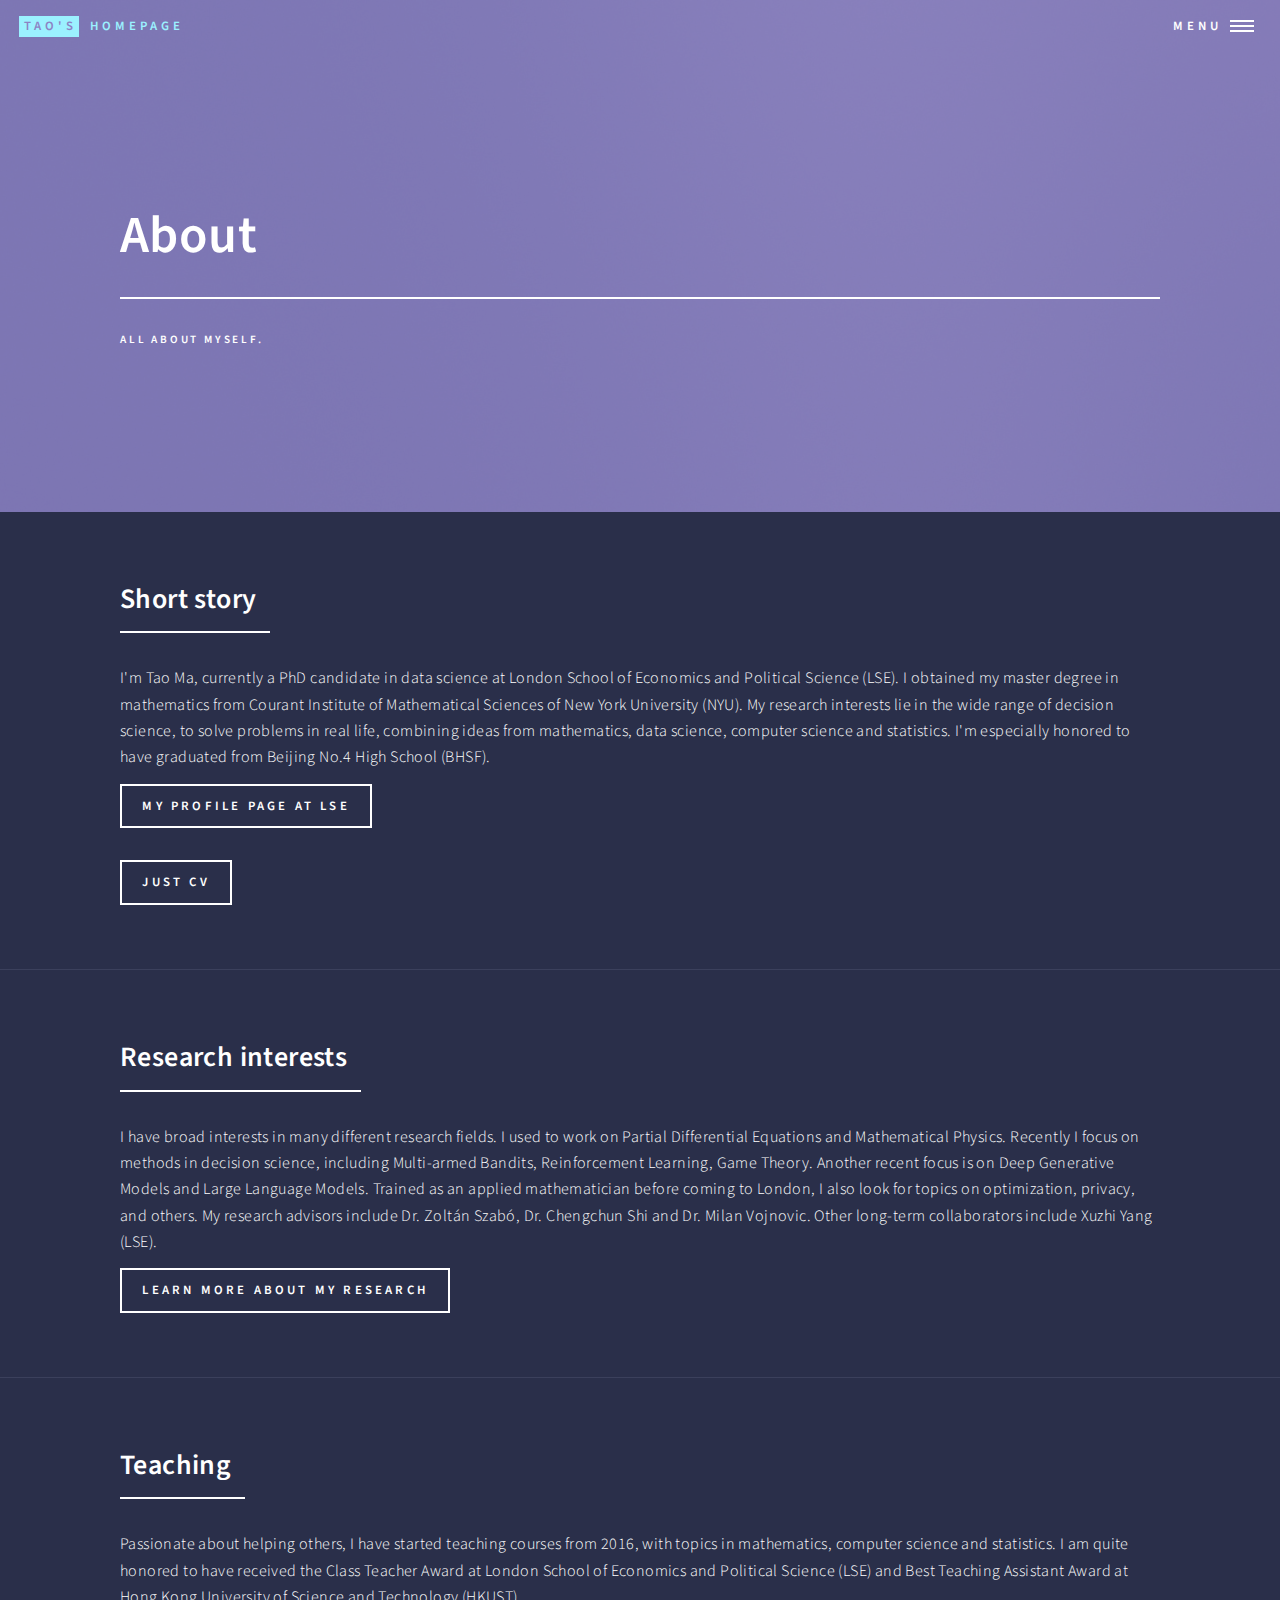
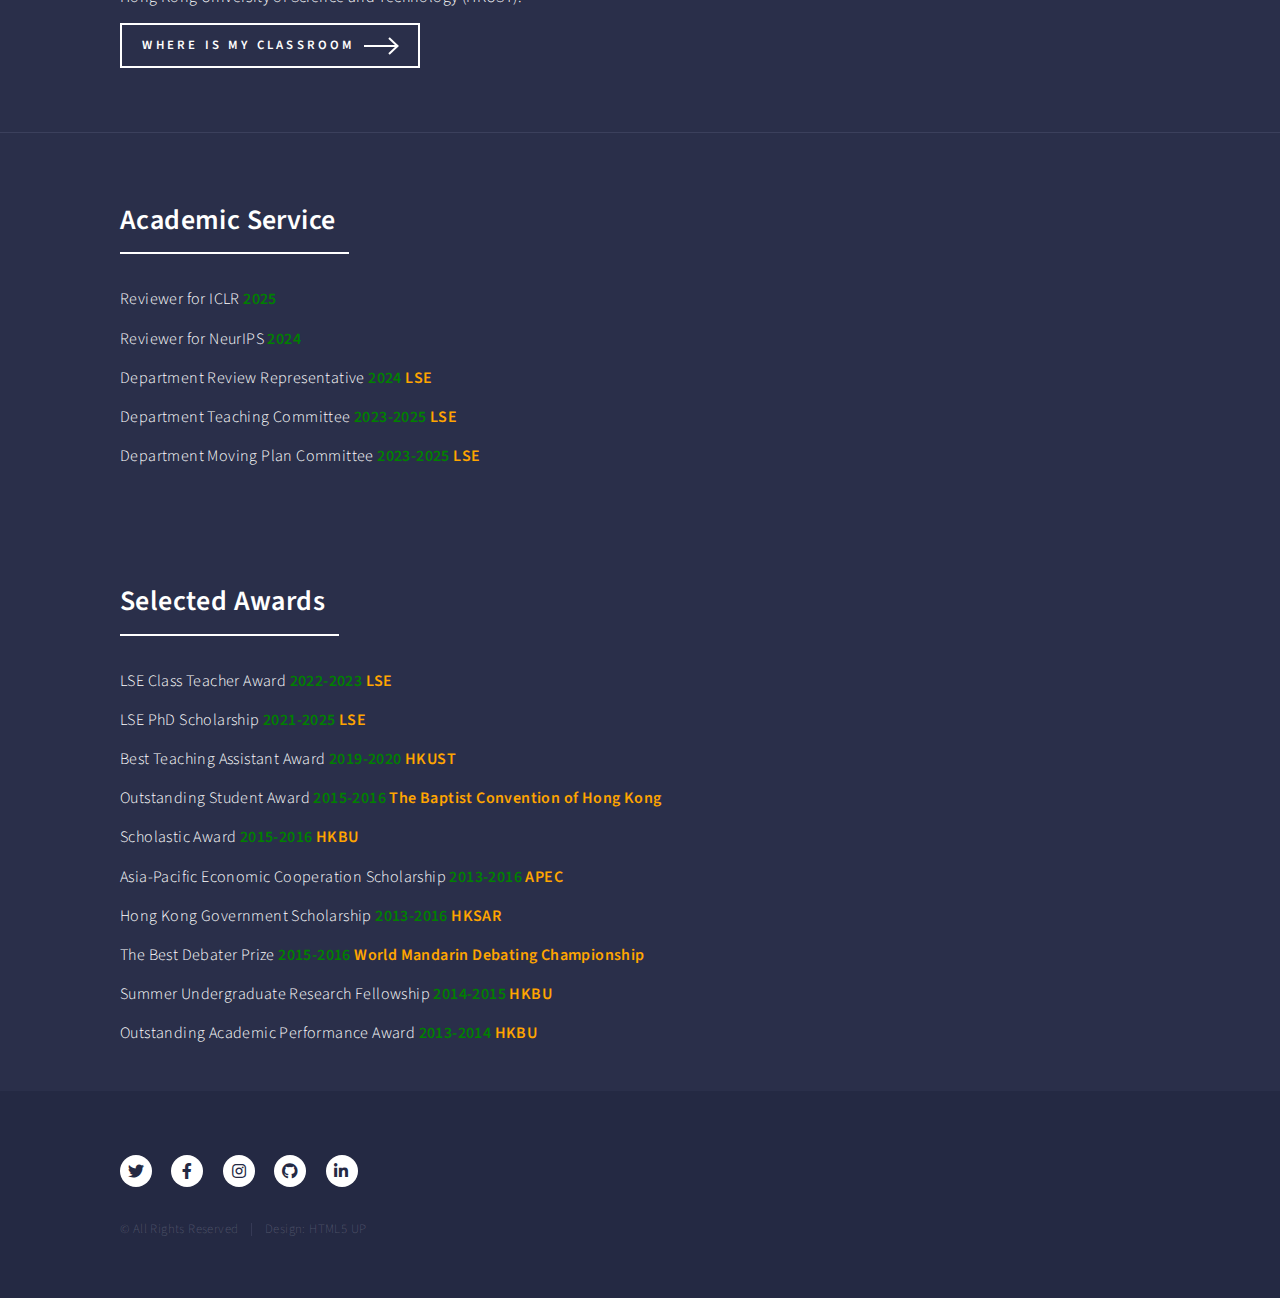
==== commit a77ae806: "scholar" ====
--- a/about.html
+++ b/about.html
@@ -11,16 +11,6 @@
 		<meta name="viewport" content="width=device-width, initial-scale=1, user-scalable=no" />
 		<link rel="stylesheet" href="assets/css/main.css" />
 		<noscript><link rel="stylesheet" href="assets/css/noscript.css" /></noscript>
-
-		<!-- Google tag (gtag.js) -->
-		<script async src="https://www.googletagmanager.com/gtag/js?id=G-JECNV6J9NW"></script>
-		<script>
-			window.dataLayer = window.dataLayer || [];
-			function gtag(){dataLayer.push(arguments);}
-			gtag('js', new Date());
-
-			gtag('config', 'G-JECNV6J9NW');
-		</script>
 	</head>
 	<body class="is-preload">
 
@@ -103,11 +93,14 @@
 										<h2>Research interests</h2>
 									</header>
 									<p>I have broad interests in many different research fields. I used to work on Partial Differential Equations and Mathematical
-									Physics. Recently I focus on methods in decision science, including Multi-armed Bandits, Reinforcement Learning, Game Theory, etc.
+									Physics. Recently I focus on methods in decision science, including Multi-armed Bandits, Reinforcement Learning, Game Theory. 
+									Another recent focus is on Deep Generative Models and Large Language Models.
 									Trained as an applied mathematician before coming to London, I also look for topics on optimization, privacy, and others.
 									My research advisors include <a href="https://zoltansz.github.io/">Dr. Zoltán Szabó</a>,
 										<a href="https://callmespring.github.io/">Dr. Chengchun Shi</a> and
-										<a href="https://personal.lse.ac.uk/vojnovic/">Dr. Milan Vojnovic</a>.</p>
+										<a href="https://personal.lse.ac.uk/vojnovic/">Dr. Milan Vojnovic</a>.
+									Other long-term collaborators include <a href="https://yang1030.github.io/">Xuzhi Yang (LSE)</a>.
+									</p>
 									<ul class="actions">
 										<li><a href="research.html" class="button">Learn more about my research</a></li>
 									</ul>
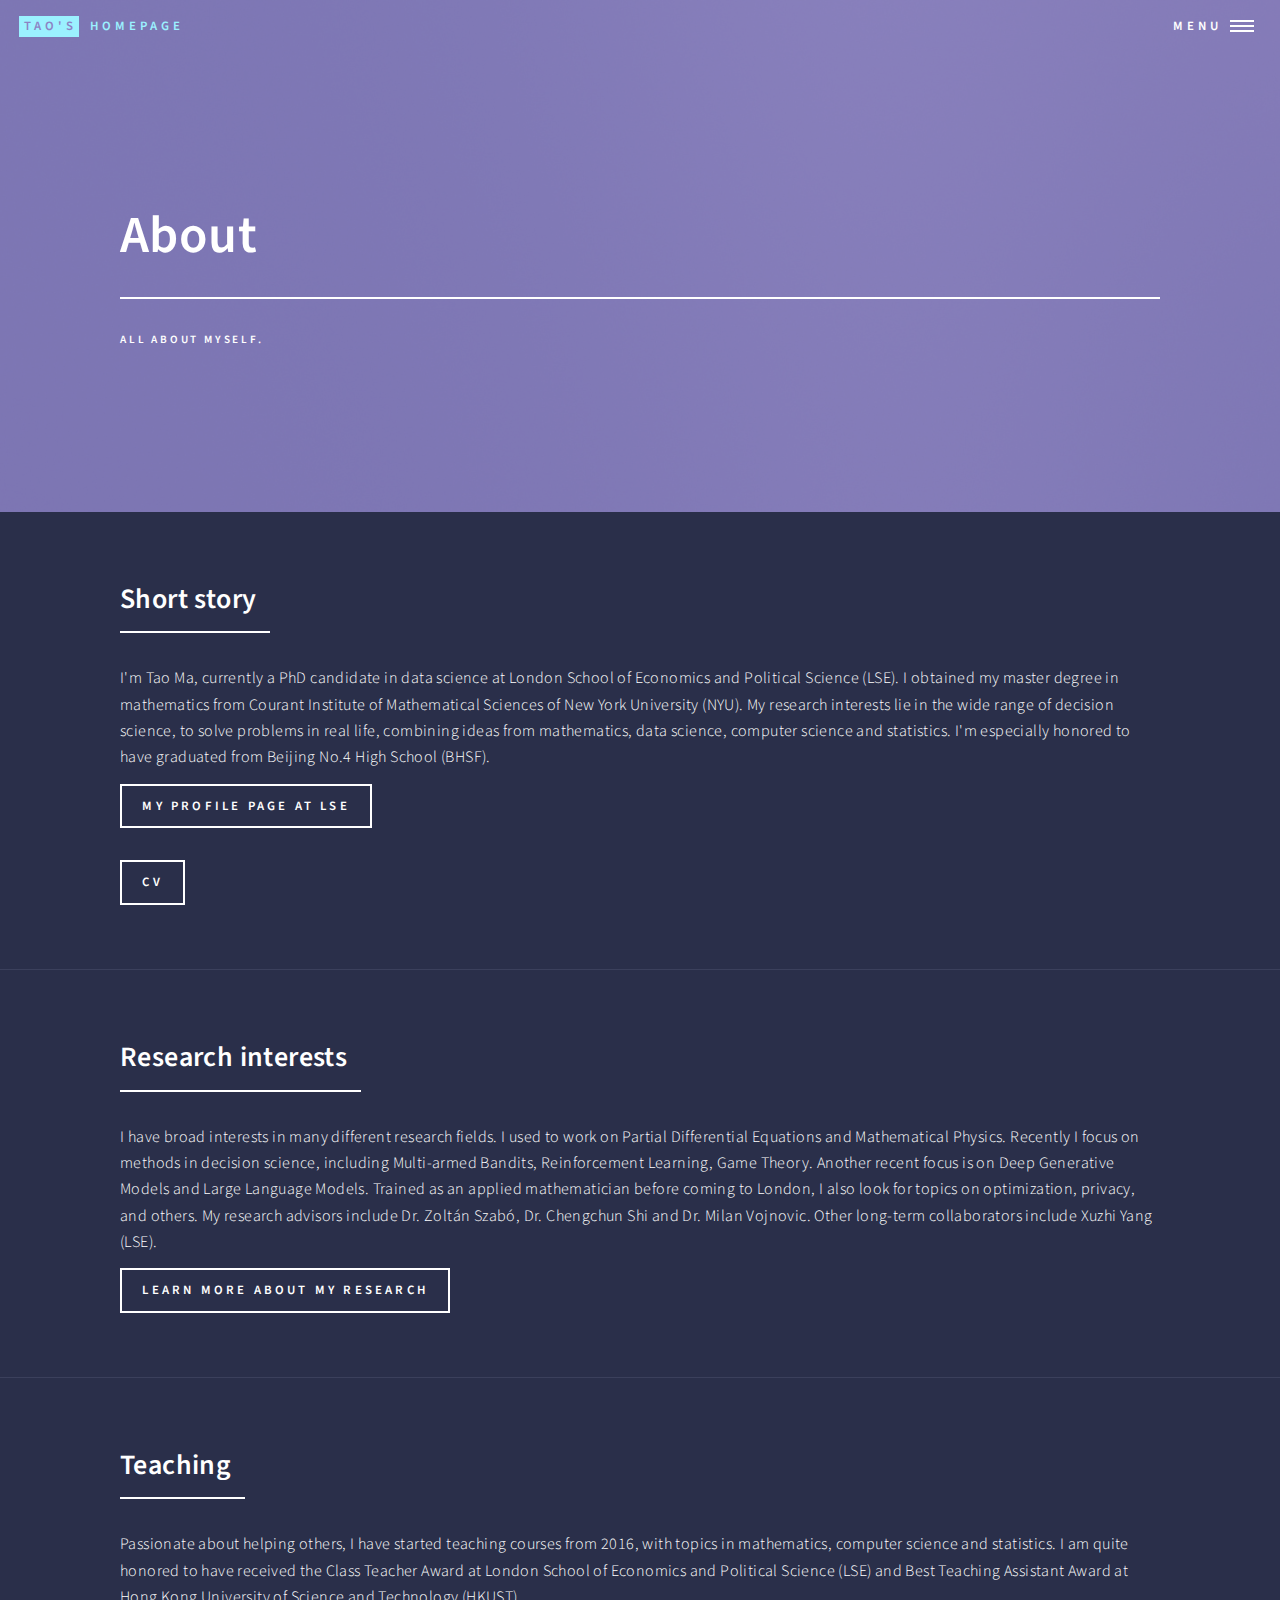
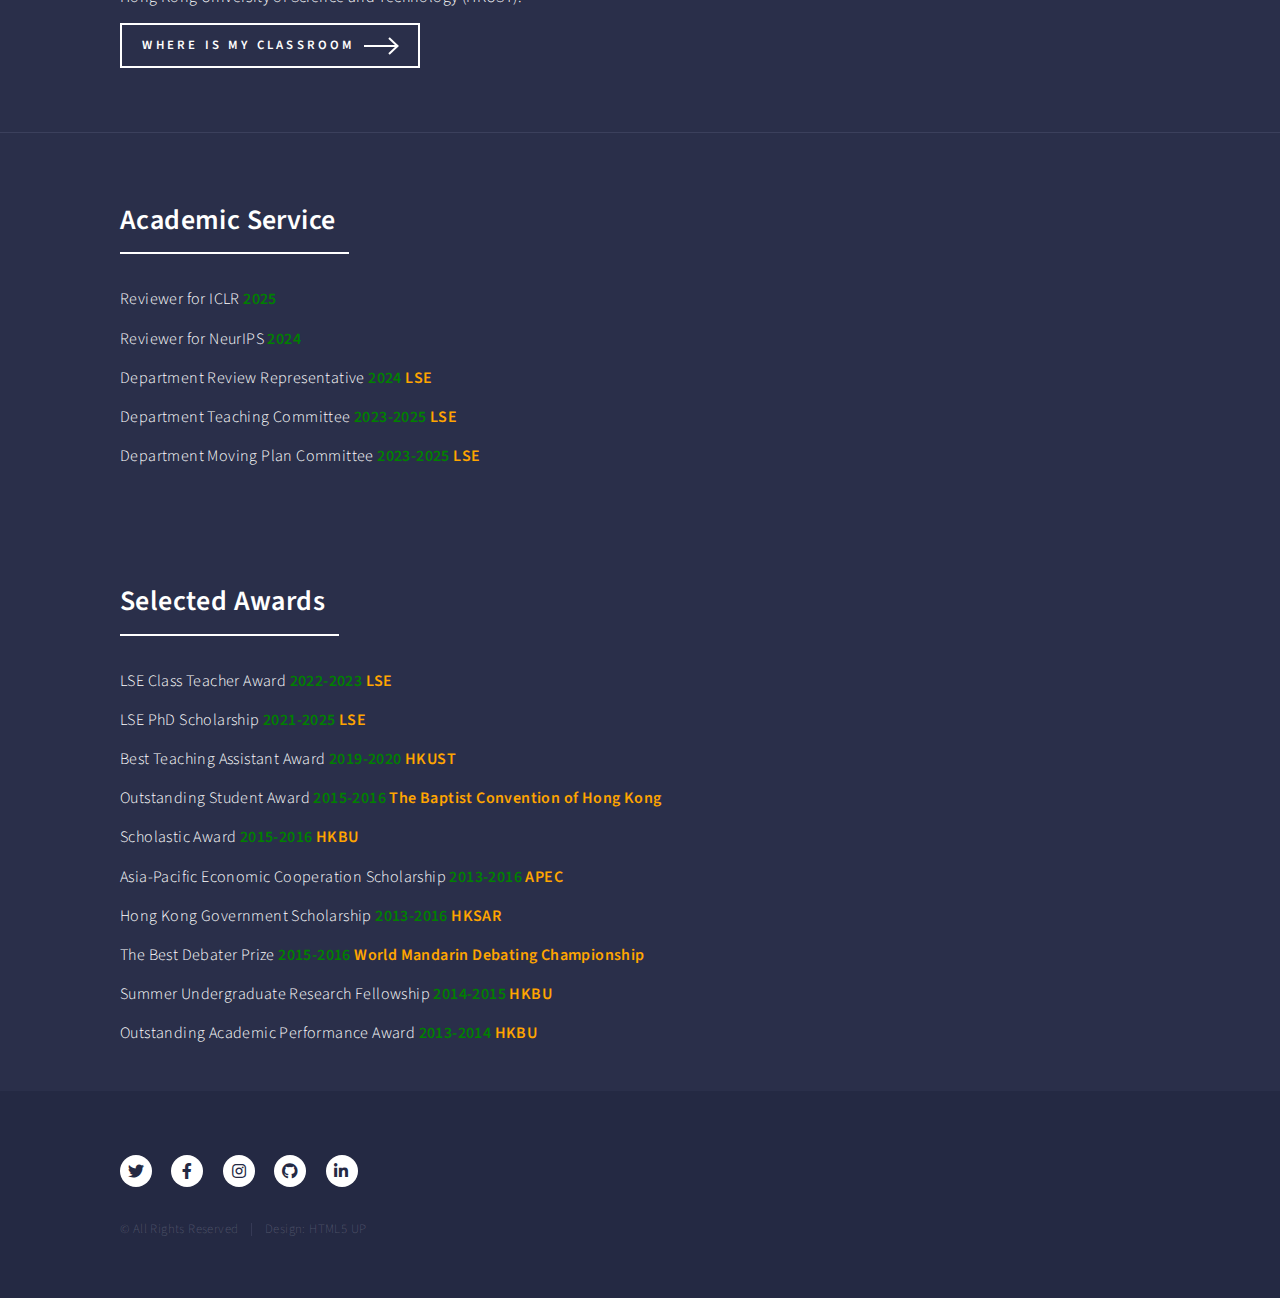
==== commit 294ab06a: "info" ====
--- a/about.html
+++ b/about.html
@@ -78,7 +78,7 @@
 										<li><a href="https://www.lse.ac.uk/statistics/people/tao-ma" class="button">My profile page at LSE</a></li>
 									</ul>
 									<ul class="actions">
-										<li><a href="files/CV/cv_medium.pdf" class="button">Just CV</a></li>
+										<li><a href="files/CV/cv.pdf" class="button">CV</a></li>
 									</ul>
 								</div>
 							</section>
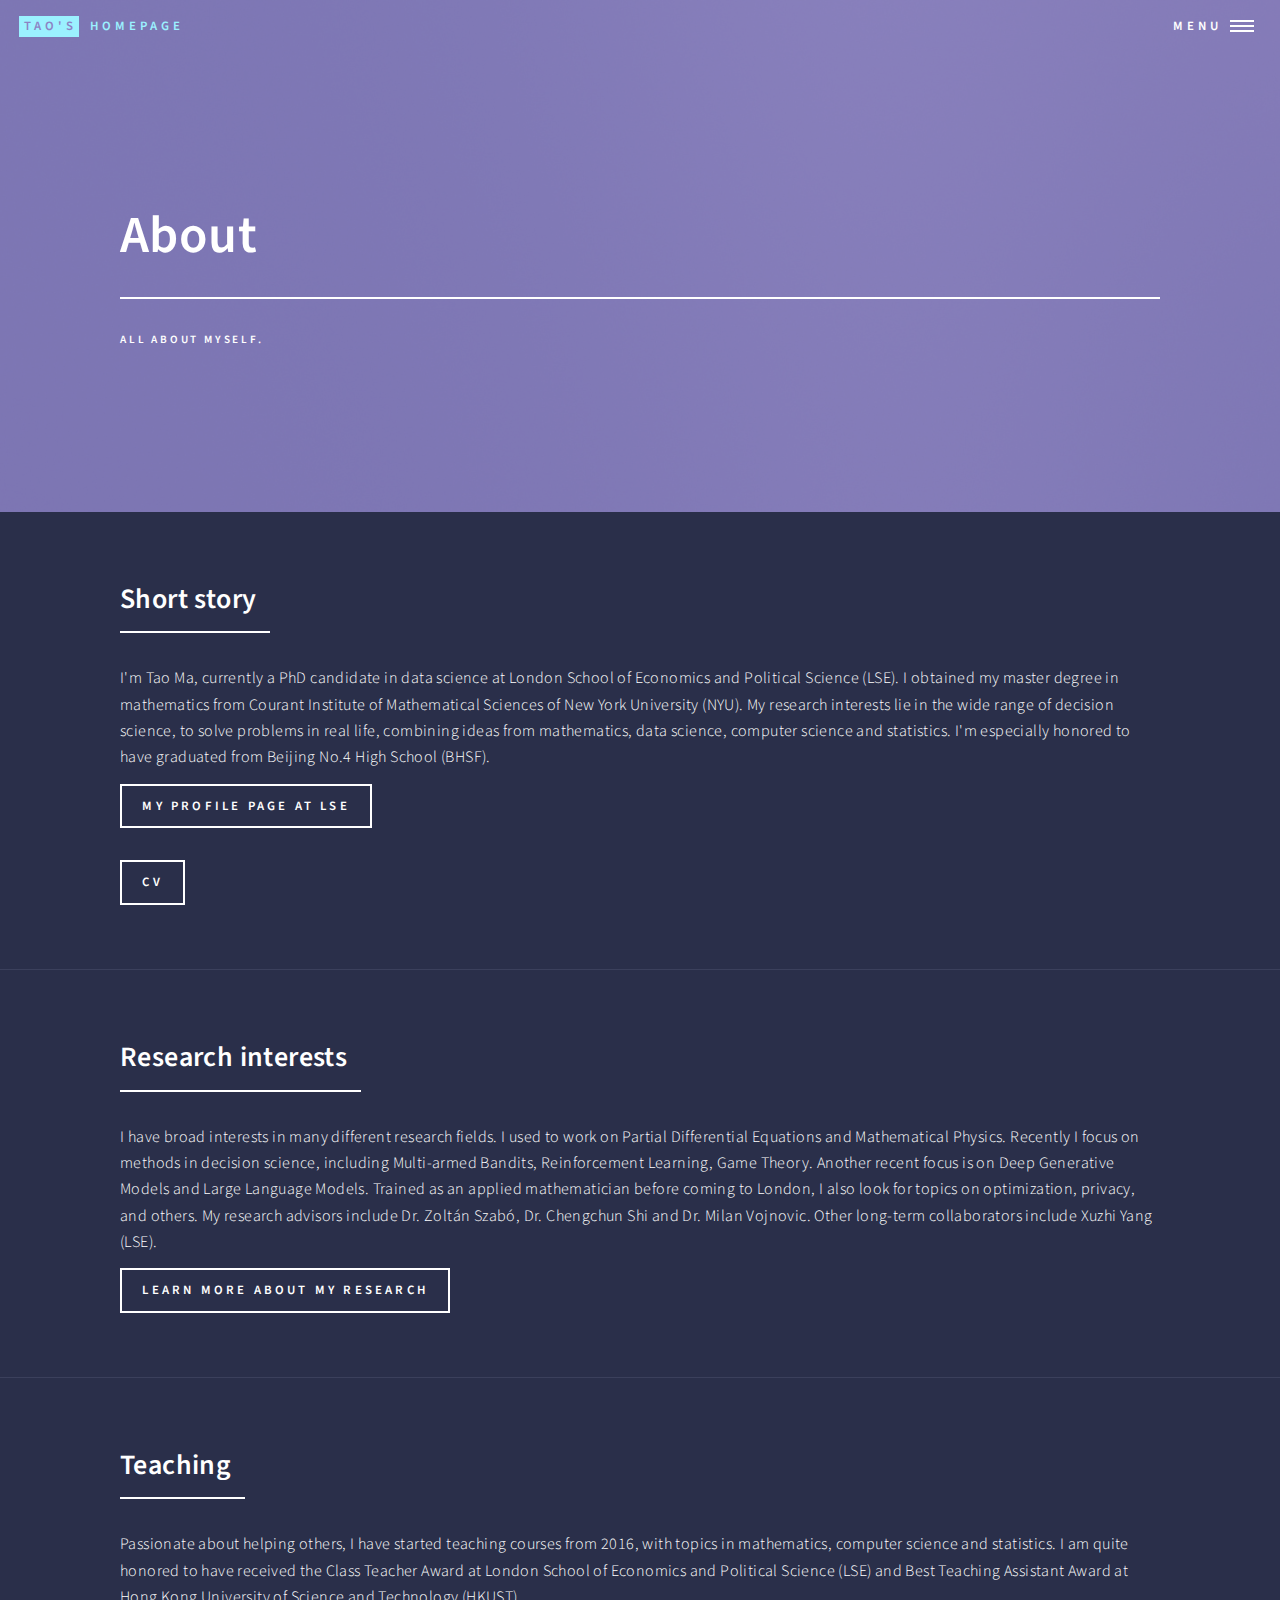
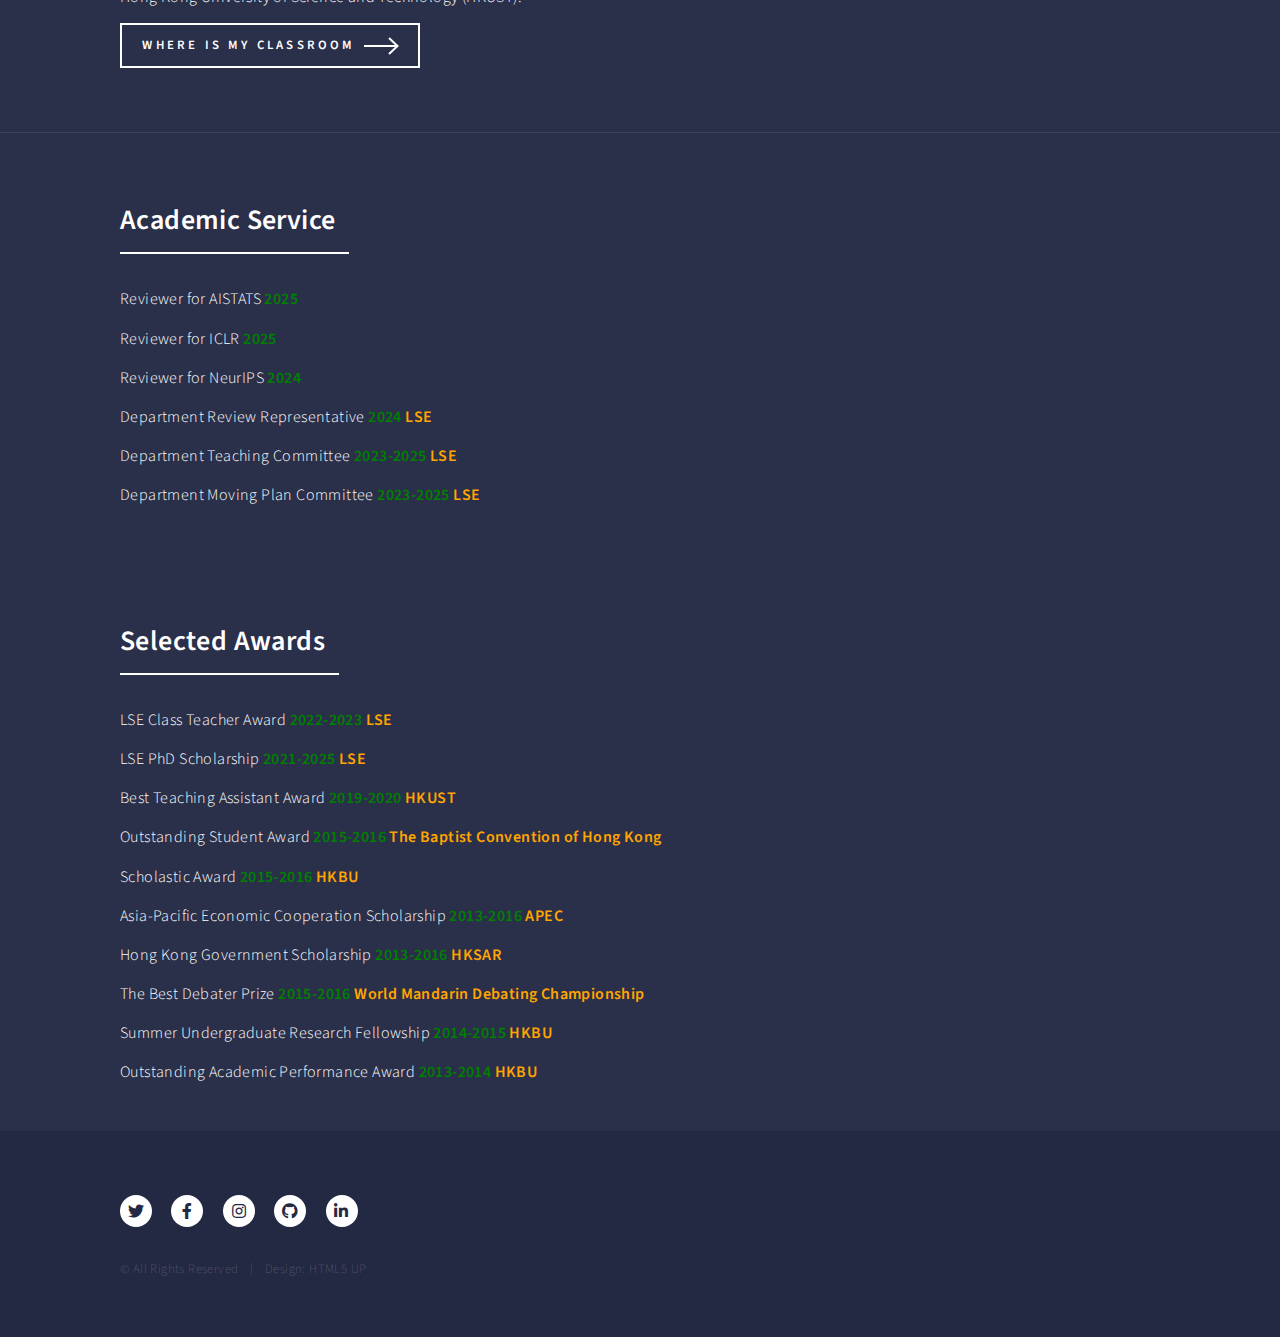
==== commit 5ec0c29b: "info" ====
--- a/about.html
+++ b/about.html
@@ -128,6 +128,7 @@
 									<header class="major">
 										<h2>Academic Service</h2>
 									</header>
+									<p>Reviewer for AISTATS <b style="color:green;">2025</b></p>
 									<p>Reviewer for ICLR <b style="color:green;">2025</b></p>
 									<p>Reviewer for NeurIPS <b style="color:green;">2024</b></p>
 									<p>Department Review Representative <b style="color:green;">2024</b> <b style="color:Orange;">LSE</b></p>
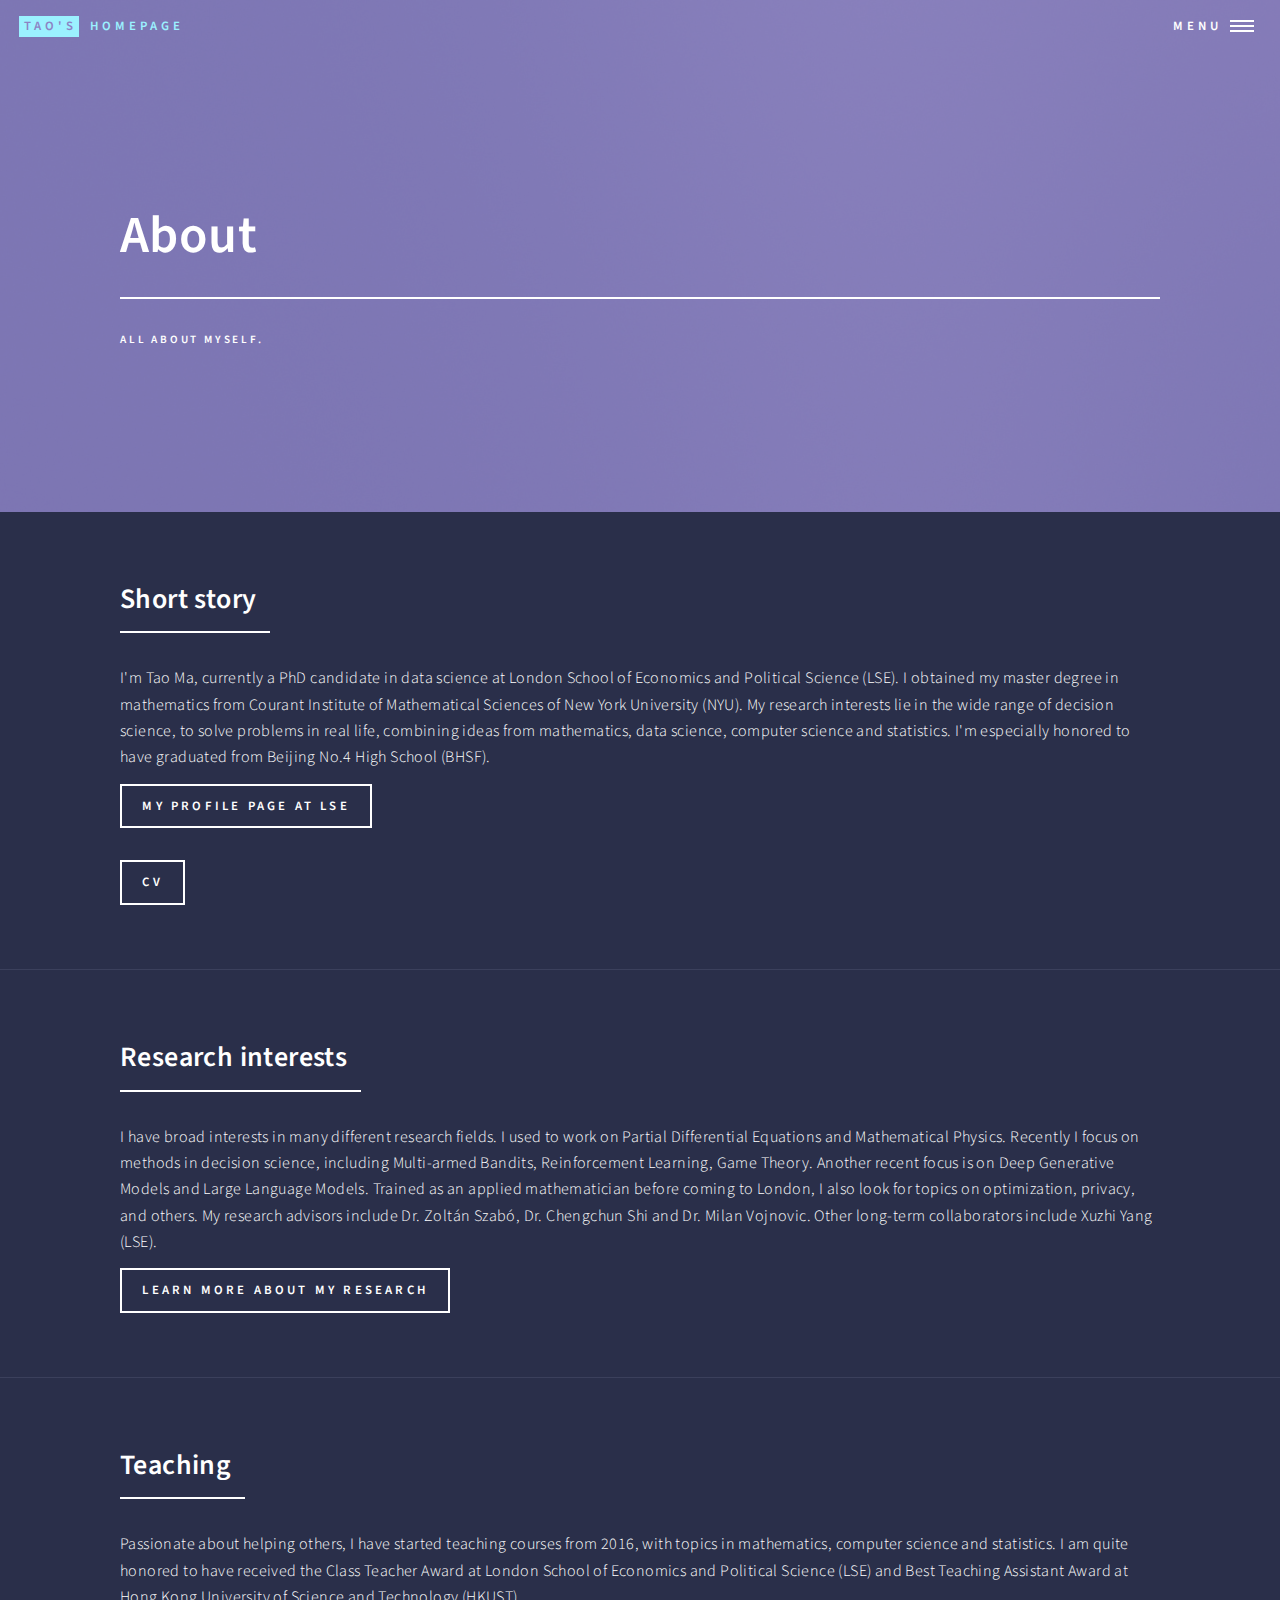
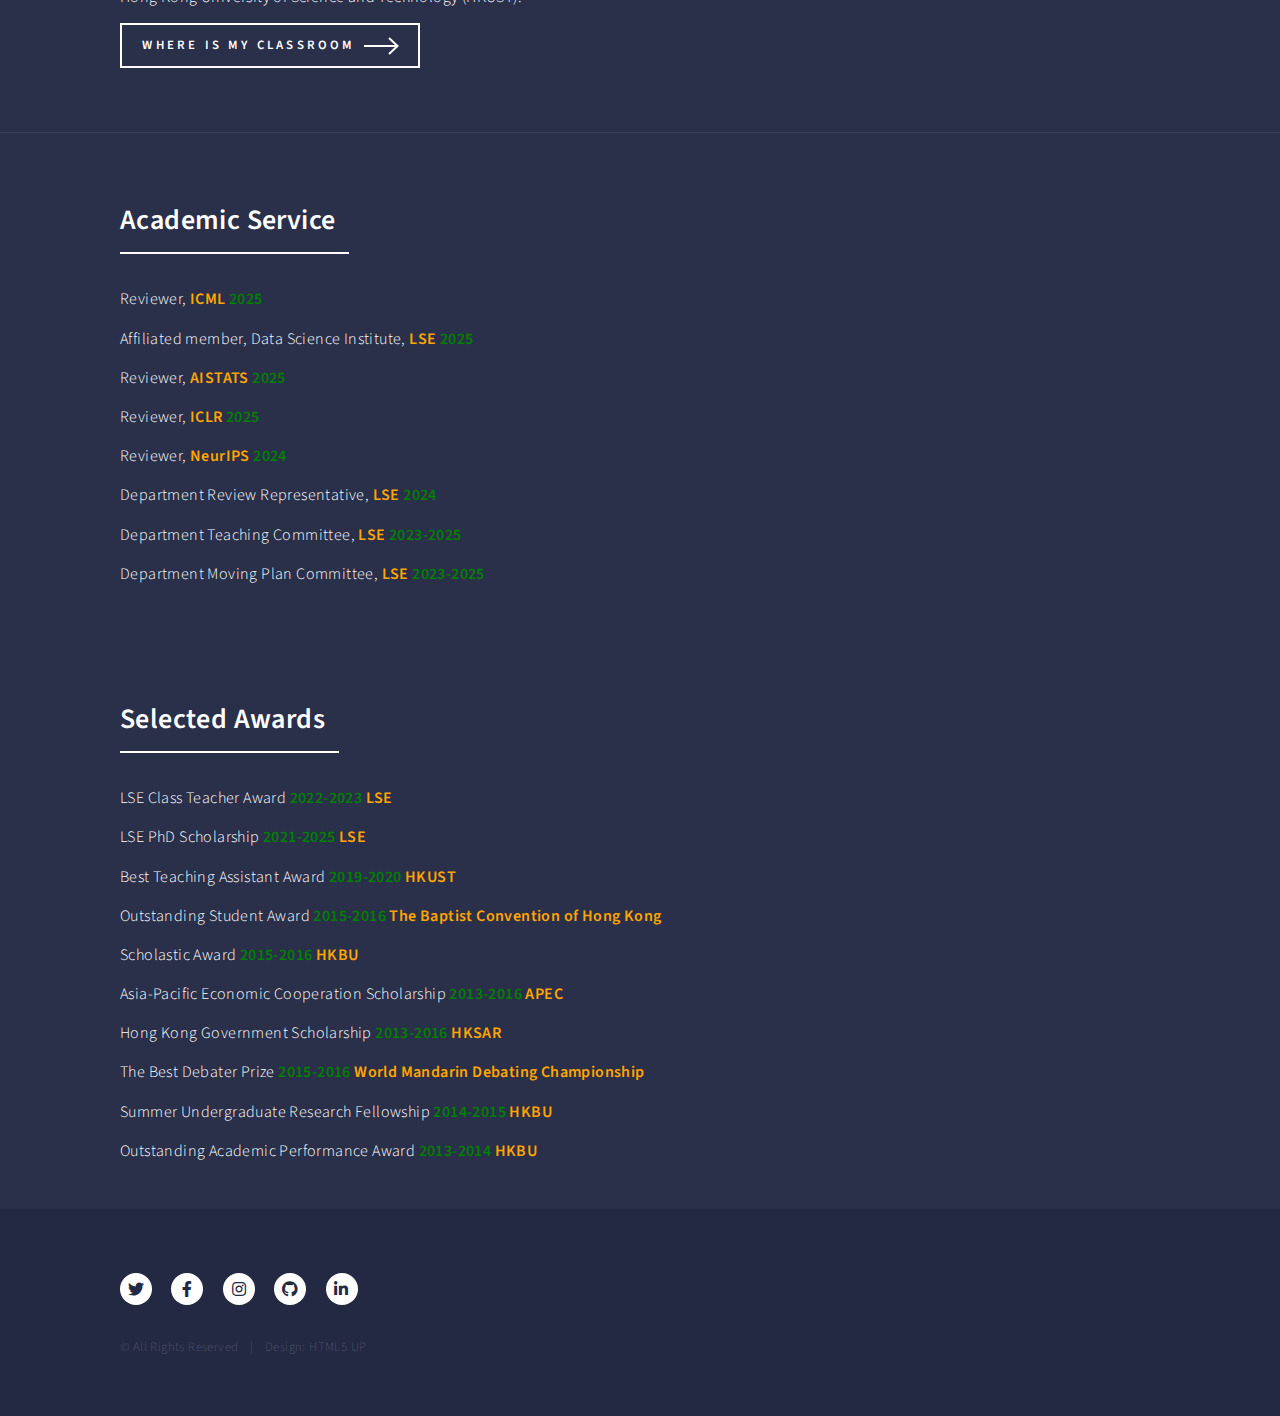
==== commit 84867a5c: "about" ====
--- a/about.html
+++ b/about.html
@@ -128,12 +128,14 @@
 									<header class="major">
 										<h2>Academic Service</h2>
 									</header>
-									<p>Reviewer for AISTATS <b style="color:green;">2025</b></p>
-									<p>Reviewer for ICLR <b style="color:green;">2025</b></p>
-									<p>Reviewer for NeurIPS <b style="color:green;">2024</b></p>
-									<p>Department Review Representative <b style="color:green;">2024</b> <b style="color:Orange;">LSE</b></p>
-									<p>Department Teaching Committee <b style="color:green;">2023-2025</b> <b style="color:Orange;">LSE</b></p>
-									<p>Department Moving Plan Committee <b style="color:green;">2023-2025</b> <b style="color:Orange;">LSE</b></p>
+									<p>Reviewer, <b style="color:Orange;">ICML</b> <b style="color:green;">2025</b></p>
+									<p>Affiliated member, Data Science Institute, <b style="color:Orange;">LSE</b> <b style="color:green;">2025</b></p>
+									<p>Reviewer, <b style="color:Orange;">AISTATS</b> <b style="color:green;">2025</b></p>
+									<p>Reviewer, <b style="color:Orange;">ICLR</b> <b style="color:green;">2025</b></p>
+									<p>Reviewer, <b style="color:Orange;">NeurIPS</b> <b style="color:green;">2024</b></p>
+									<p>Department Review Representative, <b style="color:Orange;">LSE</b> <b style="color:green;">2024</b></p>
+									<p>Department Teaching Committee, <b style="color:Orange;">LSE</b> <b style="color:green;">2023-2025</b></p>
+									<p>Department Moving Plan Committee, <b style="color:Orange;">LSE</b> <b style="color:green;">2023-2025</b></p>
 								</div>
 								<div class="inner">
 									<header class="major">
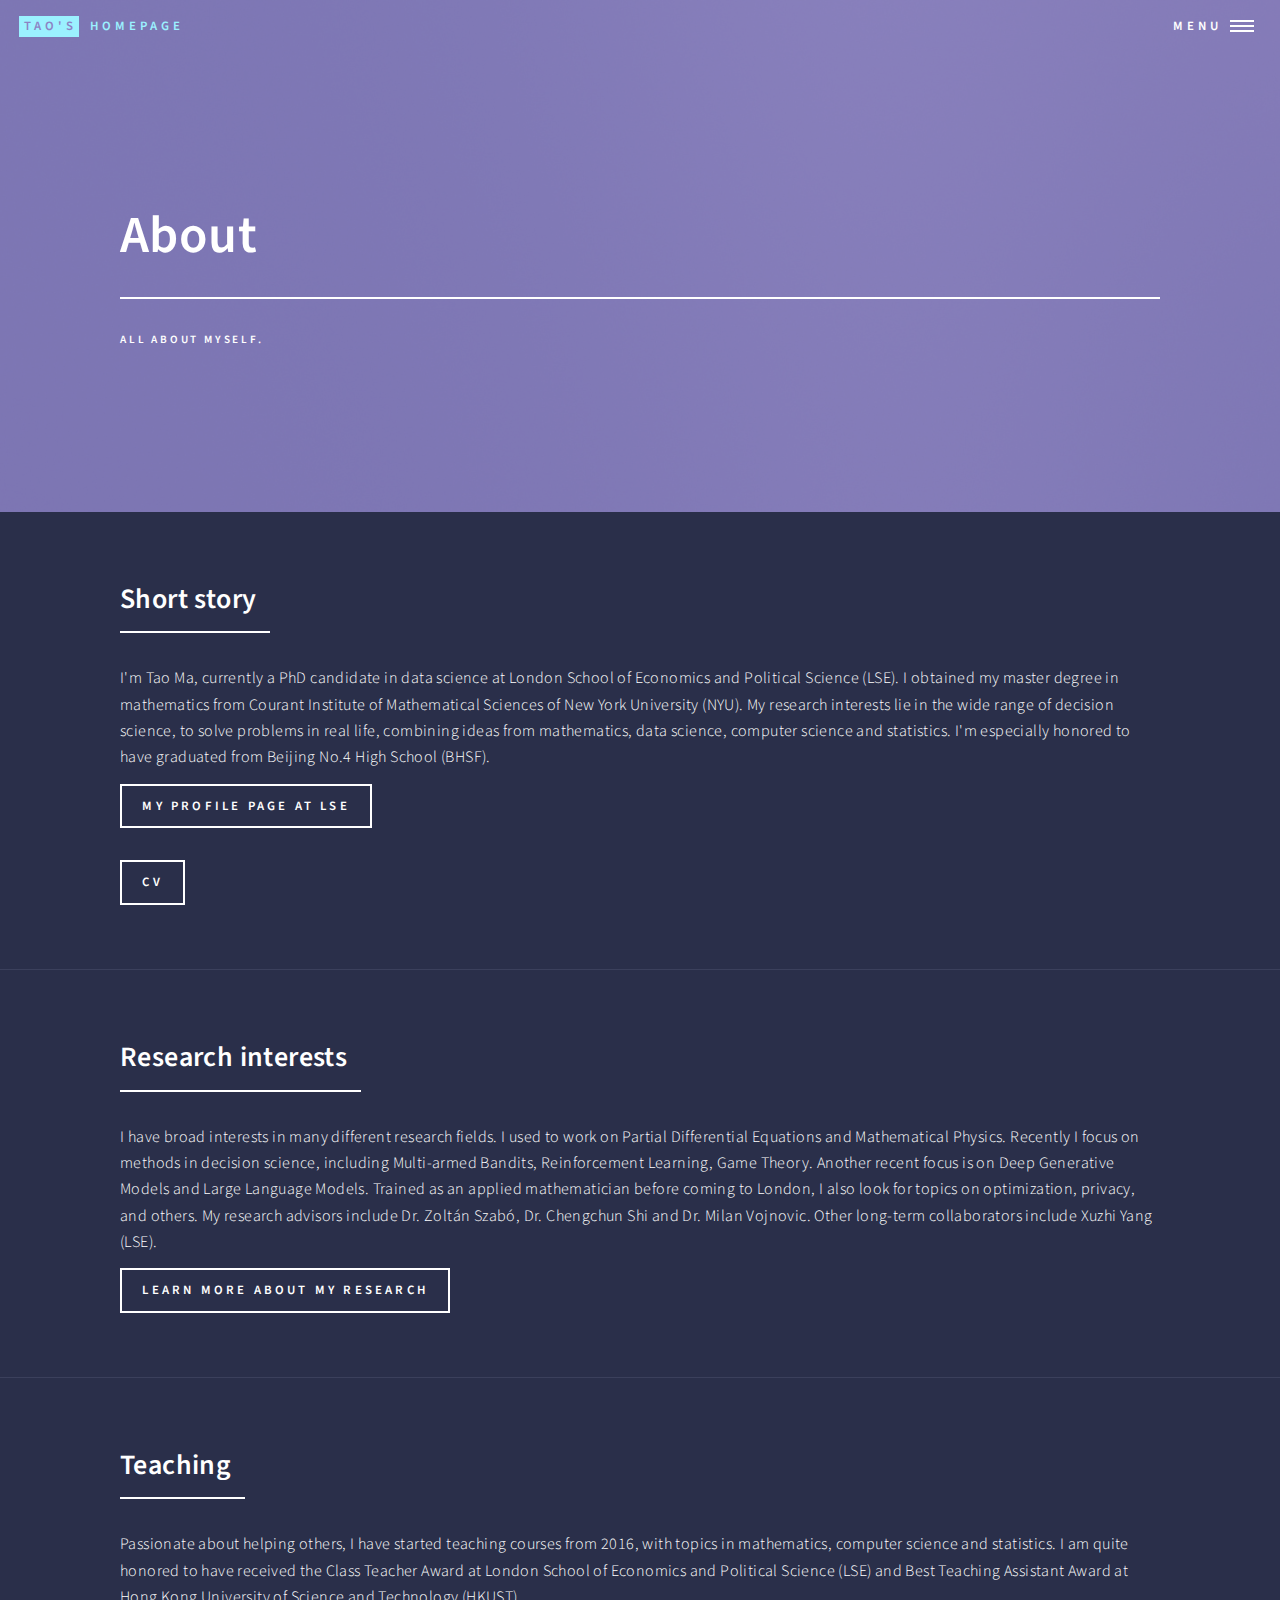
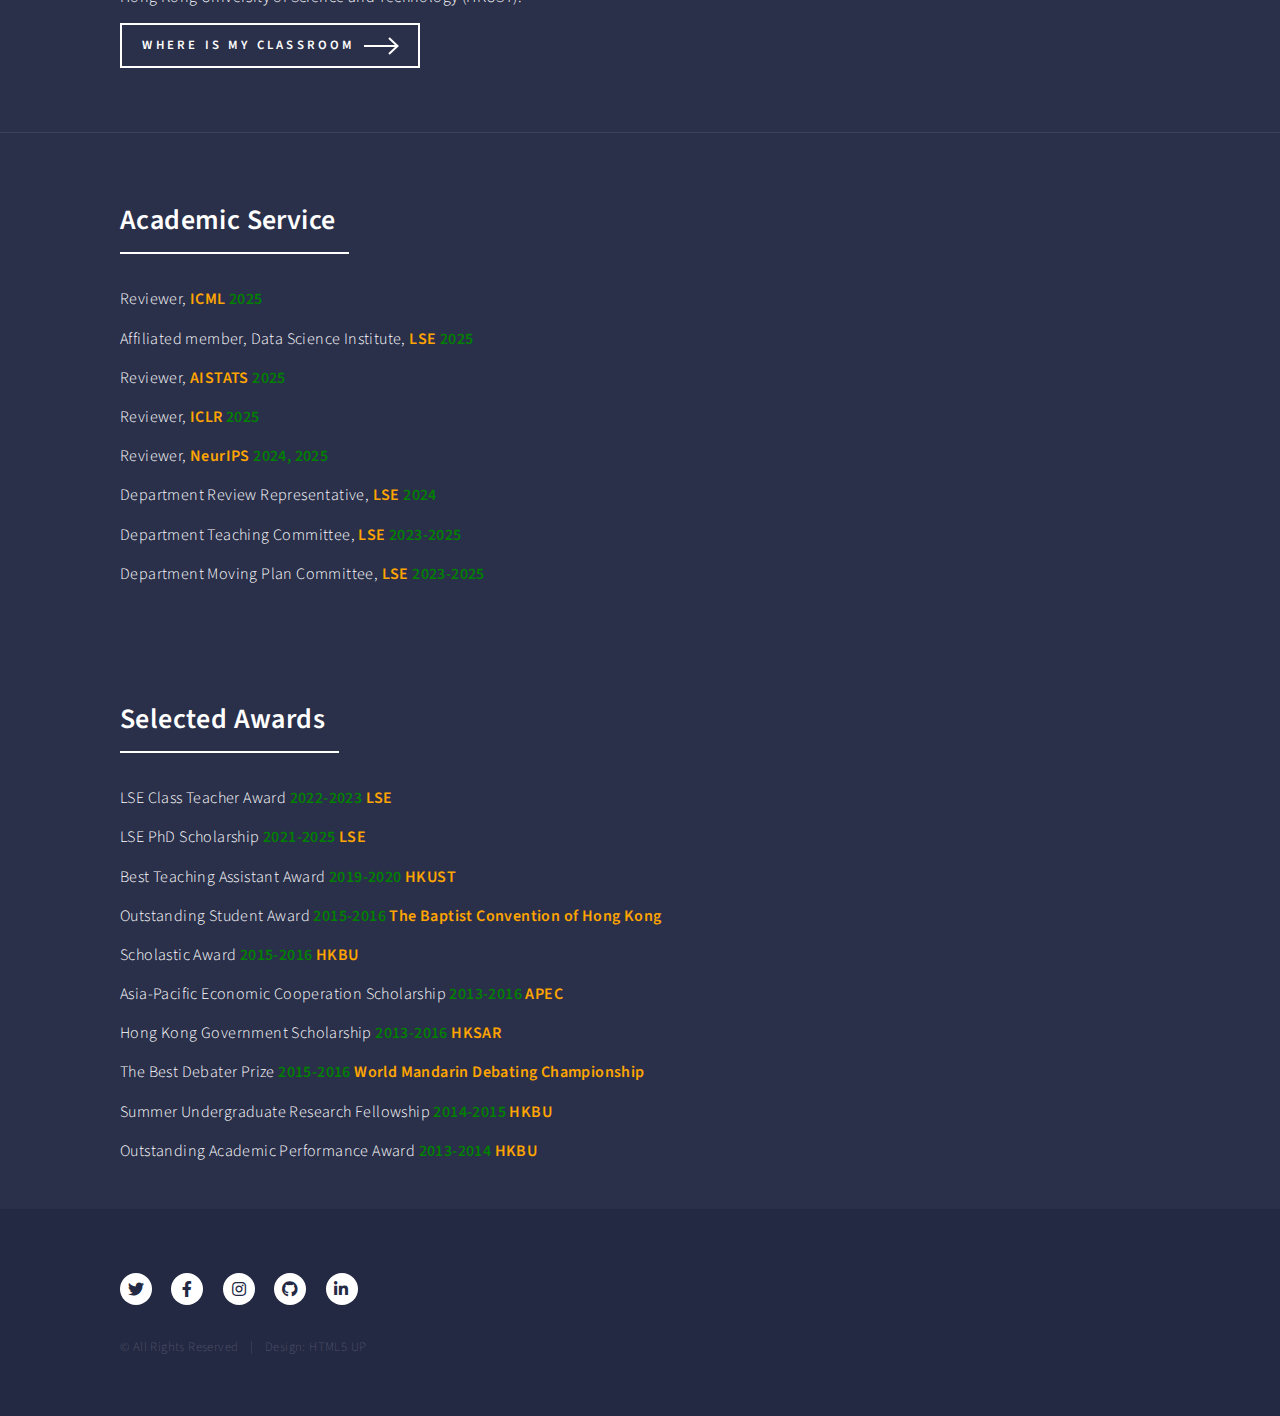
==== commit bb2795dd: "Update about.html" ====
--- a/about.html
+++ b/about.html
@@ -132,7 +132,7 @@
 									<p>Affiliated member, Data Science Institute, <b style="color:Orange;">LSE</b> <b style="color:green;">2025</b></p>
 									<p>Reviewer, <b style="color:Orange;">AISTATS</b> <b style="color:green;">2025</b></p>
 									<p>Reviewer, <b style="color:Orange;">ICLR</b> <b style="color:green;">2025</b></p>
-									<p>Reviewer, <b style="color:Orange;">NeurIPS</b> <b style="color:green;">2024</b></p>
+									<p>Reviewer, <b style="color:Orange;">NeurIPS</b> <b style="color:green;">2024, 2025</b></p>
 									<p>Department Review Representative, <b style="color:Orange;">LSE</b> <b style="color:green;">2024</b></p>
 									<p>Department Teaching Committee, <b style="color:Orange;">LSE</b> <b style="color:green;">2023-2025</b></p>
 									<p>Department Moving Plan Committee, <b style="color:Orange;">LSE</b> <b style="color:green;">2023-2025</b></p>
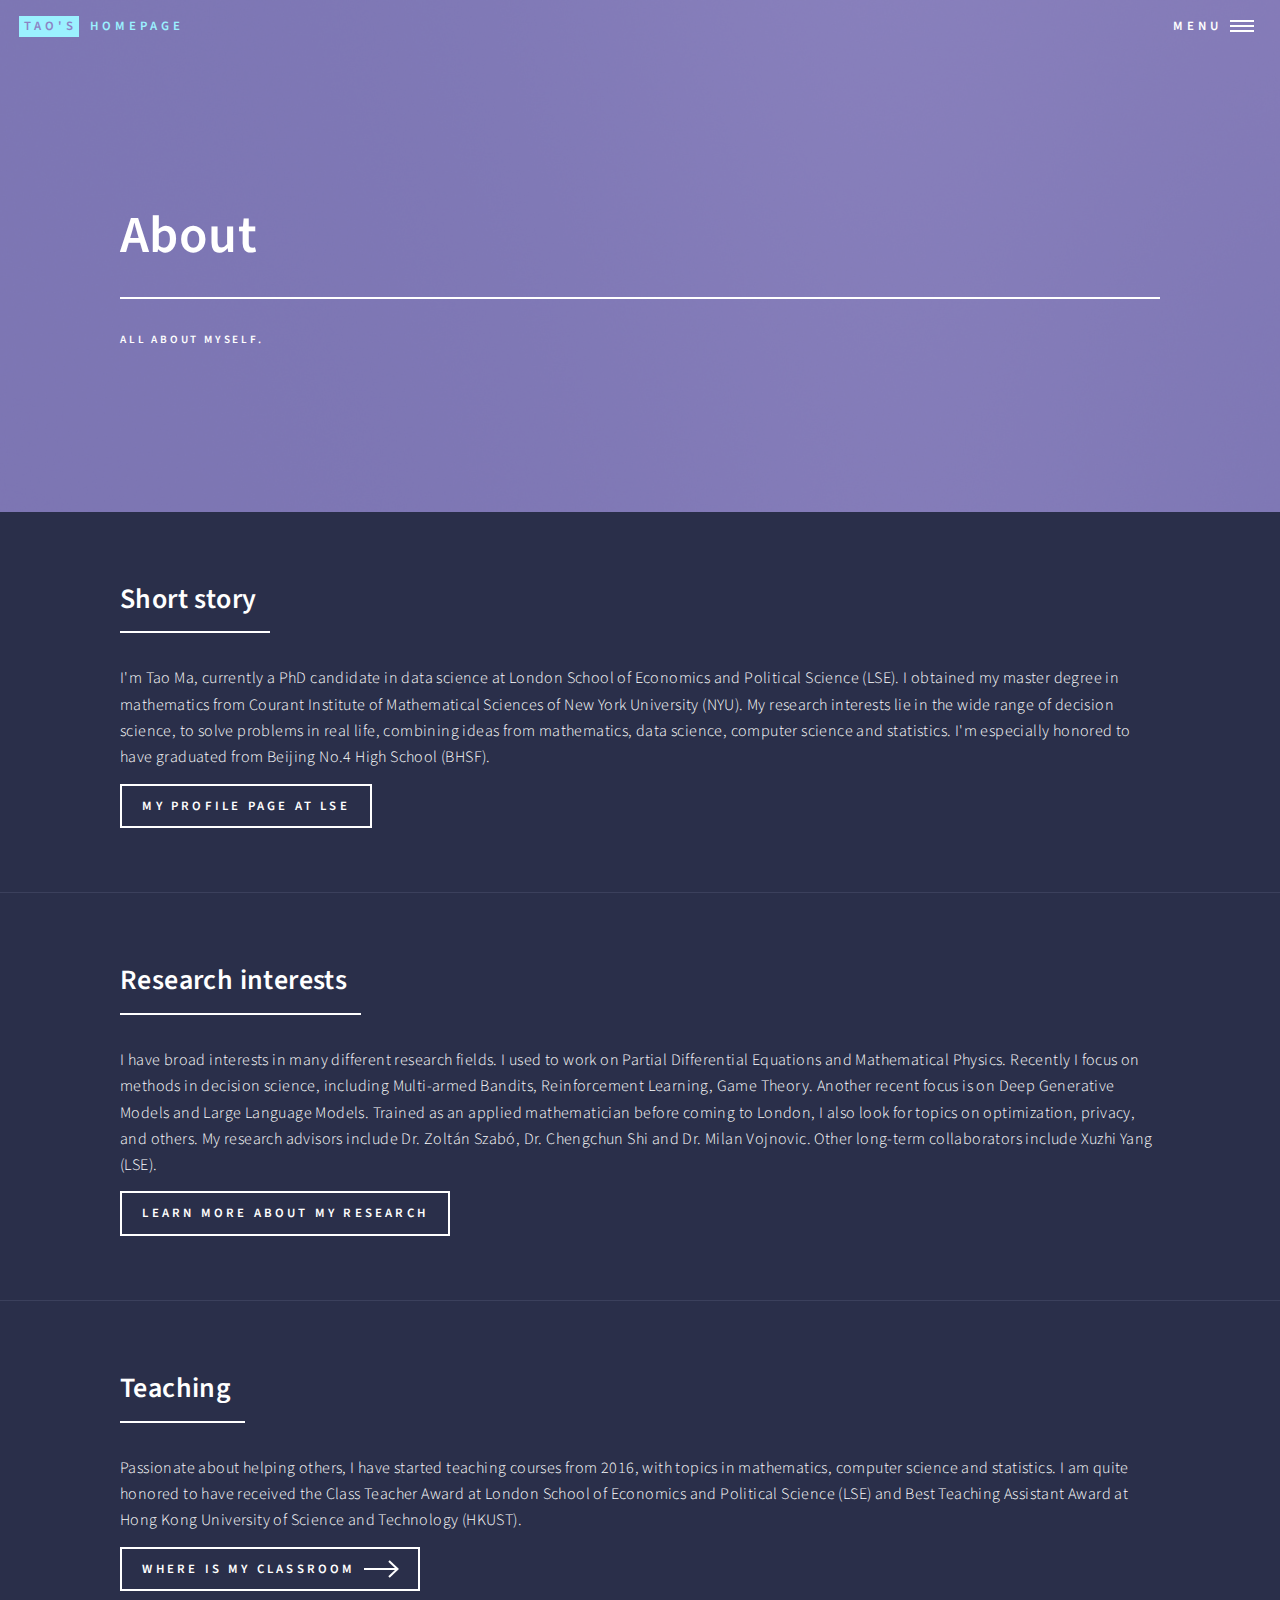
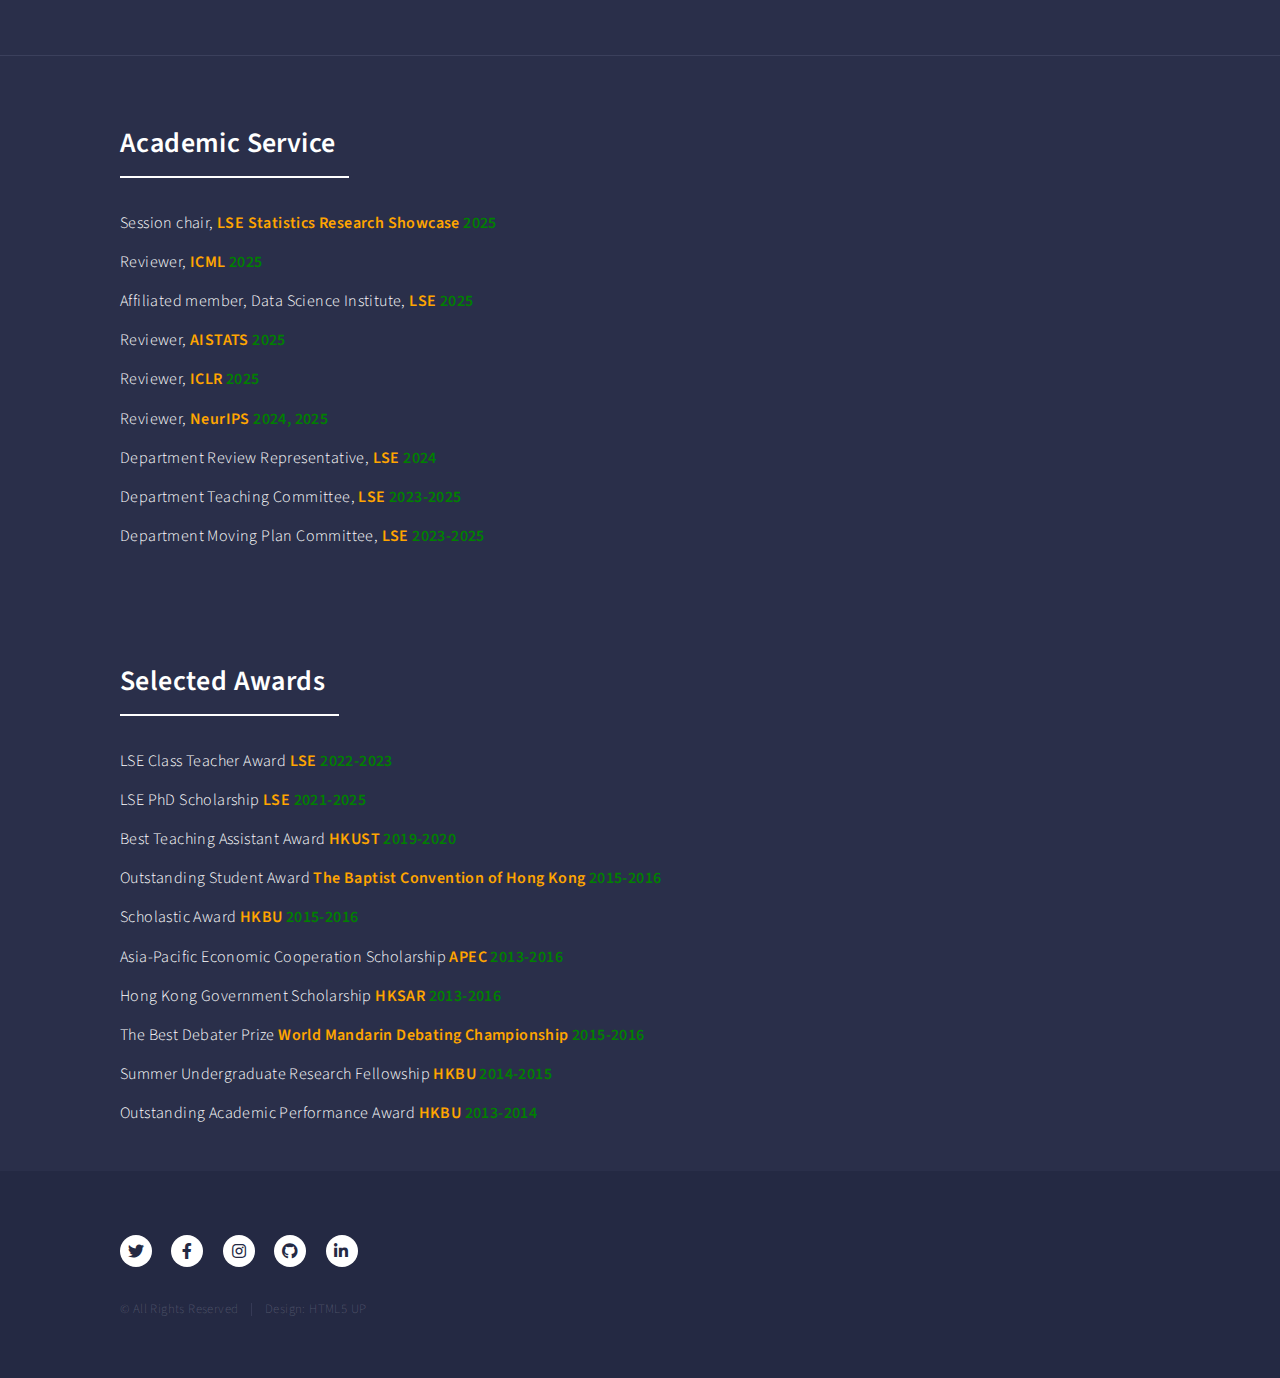
==== commit c2f39997: "about" ====
--- a/about.html
+++ b/about.html
@@ -77,9 +77,6 @@
 									<ul class="actions">
 										<li><a href="https://www.lse.ac.uk/statistics/people/tao-ma" class="button">My profile page at LSE</a></li>
 									</ul>
-									<ul class="actions">
-										<li><a href="files/CV/cv.pdf" class="button">CV</a></li>
-									</ul>
 								</div>
 							</section>
 
@@ -128,6 +125,7 @@
 									<header class="major">
 										<h2>Academic Service</h2>
 									</header>
+									<p>Session chair, <b style="color:Orange;"><a href="https://www.lse.ac.uk/statistics/research/research-showcase-2025">LSE Statistics Research Showcase</a></b> <b style="color:green;">2025</b></p>
 									<p>Reviewer, <b style="color:Orange;">ICML</b> <b style="color:green;">2025</b></p>
 									<p>Affiliated member, Data Science Institute, <b style="color:Orange;">LSE</b> <b style="color:green;">2025</b></p>
 									<p>Reviewer, <b style="color:Orange;">AISTATS</b> <b style="color:green;">2025</b></p>
@@ -141,16 +139,16 @@
 									<header class="major">
 										<h2>Selected Awards</h2>
 									</header>
-									<p>LSE Class Teacher Award <b style="color:green;">2022-2023</b> <b style="color:Orange;">LSE</b></p>
-									<p>LSE PhD Scholarship <b style="color:green;">2021-2025</b> <b style="color:Orange;">LSE</b></p>
-									<p>Best Teaching Assistant Award <b style="color:green;">2019-2020</b> <b style="color:Orange;">HKUST</b></p>
-									<p>Outstanding Student Award <b style="color:green;">2015-2016</b> <b style="color:Orange;">The Baptist Convention of Hong Kong</b></p>
-									<p>Scholastic Award <b style="color:green;">2015-2016</b> <b style="color:Orange;">HKBU</b></p>
-									<p>Asia-Pacific Economic Cooperation Scholarship <b style="color:green;">2013-2016</b> <b style="color:Orange;">APEC</b></p>
-									<p>Hong Kong Government Scholarship <b style="color:green;">2013-2016</b> <b style="color:Orange;">HKSAR</b></p>
-									<p>The Best Debater Prize <b style="color:green;">2015-2016</b> <b style="color:Orange;">World Mandarin Debating Championship</b></p>
-									<p>Summer Undergraduate Research Fellowship <b style="color:green;">2014-2015</b> <b style="color:Orange;">HKBU</b></p>
-									<p>Outstanding Academic Performance Award  <b style="color:green;">2013-2014</b> <b style="color:Orange;">HKBU</b></p>
+									<p>LSE Class Teacher Award <b style="color:Orange;">LSE</b> <b style="color:green;">2022-2023</b></p>
+									<p>LSE PhD Scholarship <b style="color:Orange;">LSE</b> <b style="color:green;">2021-2025</b></p>
+									<p>Best Teaching Assistant Award <b style="color:Orange;">HKUST</b> <b style="color:green;">2019-2020</b></p>
+									<p>Outstanding Student Award <b style="color:Orange;">The Baptist Convention of Hong Kong</b> <b style="color:green;">2015-2016</b></p>
+									<p>Scholastic Award <b style="color:Orange;">HKBU</b> <b style="color:green;">2015-2016</b></p>
+									<p>Asia-Pacific Economic Cooperation Scholarship <b style="color:Orange;">APEC</b> <b style="color:green;">2013-2016</b></p>
+									<p>Hong Kong Government Scholarship <b style="color:Orange;">HKSAR</b> <b style="color:green;">2013-2016</b></p>
+									<p>The Best Debater Prize <b style="color:Orange;">World Mandarin Debating Championship</b> <b style="color:green;">2015-2016</b></p>
+									<p>Summer Undergraduate Research Fellowship <b style="color:Orange;">HKBU</b> <b style="color:green;">2014-2015</b></p>
+									<p>Outstanding Academic Performance Award <b style="color:Orange;">HKBU</b> <b style="color:green;">2013-2014</b></p>
 								</div>
 							</section>
 
